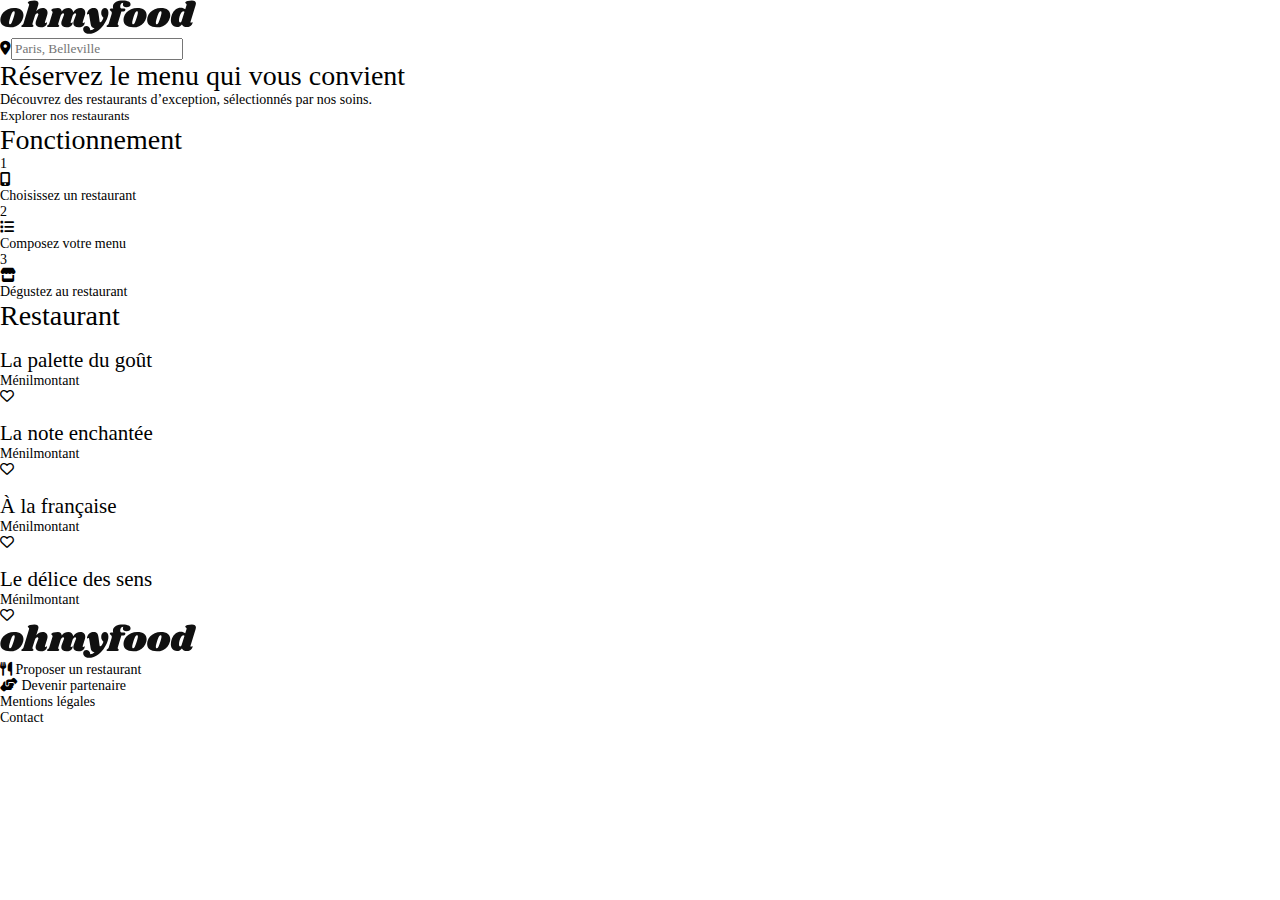
==== index.html @ 52d4c889 "Mise en place de la structure de la  page index" ====
<!DOCTYPE html>
<html lang="fr">

<head>
    <meta charset="UTF-8">
    <meta name="viewport" content="width=device-width, initial-scale=1.0">
    <link rel="stylesheet" href="https://cdnjs.cloudflare.com/ajax/libs/font-awesome/6.2.1/css/all.min.css">
    <link rel="stylesheet" href="assets/css/style.css">
    <title>OhmyFood</title>
</head>

<body>
    <header>
        <div class="logo"><img src="images/logo/ohmyfood@2x.svg" alt="logo ohmyfood"></div>
        <div class="pos"><i class="fa-solid fa-location-dot"></i><input type="text" name="localisation"
                id="localisation" placeholder="Paris, Belleville"></div>
    </header>

    <main>

        <!-- EXPLORE -->

        <div class="">

            <h1>Réservez le menu qui vous convient</h1>
            <p>Découvrez des restaurants d’exception, sélectionnés par nos soins.</p>
            <button>Explorer nos restaurants</button>

        </div>

        <!-- -->

        <!-- FONCTIONNEMENT -->

        <div class="">

            <h1>Fonctionnement</h1>
            <div>
                <div><span>1</span></div>
                <i class="fa-solid fa-mobile-screen-button"></i>
                <p>Choisissez un restaurant</p>
            </div>
            <div>
                <div><span>2</span></div>
                <i class="fa-solid fa-list"></i>
                <p>Composez votre menu</p>
            </div>
            <div>
                <div><span>3</span></div>
                <i class="fa-solid fa-store"></i>
                <p>Dégustez au restaurant</p>
            </div>

        </div>

        <!-- -->


        <!-- LIST RESTAURANT -->

        <div>

            <h1>Restaurant</h1>

            <div class="card">
                <img class="card__image" src="" alt="">
                <div class="card__info">
                    <div class="card__texte">
                        <h2>La palette du goût</h2>
                        <p>Ménilmontant</p>
                    </div>

                    <div class="card__icon">
                        <i class="fa-regular fa-heart"></i>
                    </div>
                </div>
            </div>

            <div class="card">
                <img class="card__image" src="" alt="">
                <div class="card__info">
                    <div class="card__texte">
                        <h2>La note enchantée</h2>
                        <p>Ménilmontant</p>
                    </div>

                    <div class="card__icon">
                        <i class="fa-regular fa-heart"></i>
                    </div>
                </div>
            </div>


            <div class="card">
                <img class="card__image" src="" alt="">
                <div class="card__info">
                    <div class="card__texte">
                        <h2>À la française</h2>
                        <p>Ménilmontant</p>
                    </div>

                    <div class="card__icon">
                        <i class="fa-regular fa-heart"></i>
                    </div>
                </div>
            </div>


            <div class="card">
                <img class="card__image" src="" alt="">
                <div class="card__info">
                    <div class="card__texte">
                        <h2>Le délice des sens</h2>
                        <p>Ménilmontant</p>
                    </div>

                    <div class="card__icon">
                        <i class="fa-regular fa-heart"></i>
                    </div>
                </div>
            </div>


        </div>

        <!-- -->

    </main>

    <footer>

        <div class="logo"><img src="images/logo/ohmyfood@2x.svg" alt="logo ohmyfood"></div>

        <ul class="list-footer">

            <li><i class="fa-solid fa-utensils"></i> Proposer un restaurant</li>
            <li><i class="fa-solid fa-handshake-angle"></i> Devenir partenaire</li>
            <li>Mentions légales</li>
            <li>Contact</li>

        </ul>

    </footer>
</body>

</html>
---- assets/css/style.css ----
@font-face {
  font-family: "Shrikhand";
  src: url("/assets/fonts/Shrikhand-Regular.woff2") format("woff2"), url("/assets/fonts/Shrikhand-Regular.woff") format("woff"), url("/assets/fonts/Shrikhand-Regular.ttf") format("truetype");
}
@font-face {
  font-family: "Roboto";
  src: url("/assets/fonts/Roboto-Regular.woff2") format("woff2"), url("/assets/fonts/Roboto-Regular.woff") format("woff"), url("/assets/fonts/Roboto-Regular.ttf") format("truetype");
}
body {
  margin: 0;
  padding: 0;
  font-size: 14px;
}

ul,
p,
h1,
h2,
h3,
h4,
h5,
blockquote,
figure {
  padding: 0;
  margin: 0;
  font-weight: normal;
  border: none;
}

blockquote {
  font-size: 18px;
}

ul {
  list-style-type: none;
}

a,
a:hover,
a:focus,
a:visited {
  text-decoration: none;
  color: inherit;
}

img {
  border: none;
  max-width: 100%;
}

iframe {
  max-width: 100%;
  border: none;
}

button, input[type=submit] {
  border: none;
  cursor: pointer;
  background-color: transparent;
  font-family: inherit;
  padding: 0;
}

input {
  font-family: inherit;
}

.blockquote {
  border: none;
}

* {
  box-sizing: border-box;
}

/* Media query pour les tablettes */
/* Media query pour les desktops */

/*# sourceMappingURL=style.css.map */
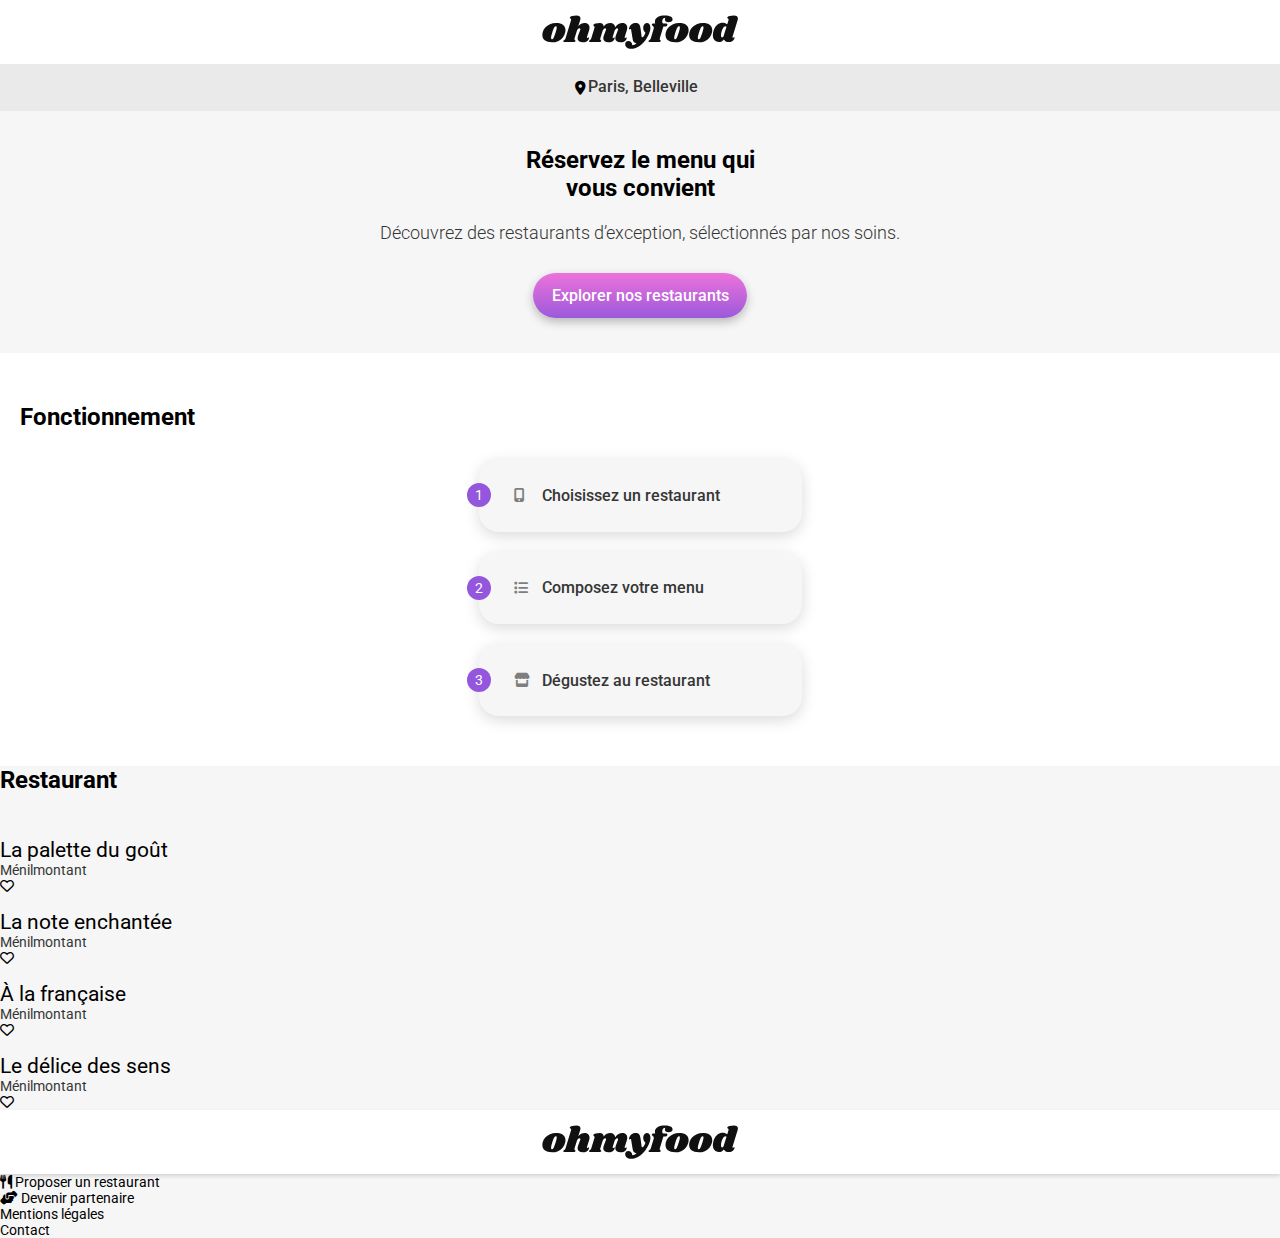
==== commit 0b75f120: "Create and style the header, CTA section, and guide section" ====
--- a/index.html
+++ b/index.html
@@ -11,46 +11,55 @@
 
 <body>
     <header>
-        <div class="logo"><img src="images/logo/ohmyfood@2x.svg" alt="logo ohmyfood"></div>
-        <div class="pos"><i class="fa-solid fa-location-dot"></i><input type="text" name="localisation"
-                id="localisation" placeholder="Paris, Belleville"></div>
+        <!-- LOGO -->
+        <div class="logo">
+            <img src="images/logo/ohmyfood@2x.svg" alt="logo ohmyfood">
+        </div>
+        <!-- INPUT LOCALISATION -->
+        <div class="pos">
+            <i class="fa-solid fa-location-dot"></i>
+            <input class="pos__input" type="text" name="localisation" id="localisation" placeholder="Paris, Belleville">
+        </div>
     </header>
 
     <main>
 
-        <!-- EXPLORE -->
-
-        <div class="">
-
-            <h1>Réservez le menu qui vous convient</h1>
-            <p>Découvrez des restaurants d’exception, sélectionnés par nos soins.</p>
-            <button>Explorer nos restaurants</button>
-
+        <!-- HEADER SECTION CTA -->
+        <div class="section-cta">
+            <h1 class="h1__cta">Réservez le menu qui vous convient</h1>
+            <p class="p__header">Découvrez des restaurants d’exception, sélectionnés par nos soins.</p>
+            <button class="btn-cta">Explorer nos restaurants</button>
         </div>
 
         <!-- -->
 
         <!-- FONCTIONNEMENT -->
 
-        <div class="">
+        <div class="section-guide">
 
             <h1>Fonctionnement</h1>
-            <div>
-                <div><span>1</span></div>
-                <i class="fa-solid fa-mobile-screen-button"></i>
-                <p>Choisissez un restaurant</p>
+
+            <div class="container-card-guide">
+
+                <div class="card-guide">
+                    <div class="number-guide"><span>1</span></div>
+                    <i class="fa-solid fa-mobile-screen-button"></i>
+                    <p class="p__guide">Choisissez un restaurant</p>
+                </div>
+
+                <div class="card-guide">
+                    <div class="number-guide"><span>2</span></div>
+                    <i class="fa-solid fa-list"></i>
+                    <p class="p__guide">Composez votre menu</p>
+                </div>
+
+                <div class="card-guide">
+                    <div class="number-guide"><span>3</span></div>
+                    <i class="fa-solid fa-store"></i>
+                    <p class="p__guide">Dégustez au restaurant</p>
+                </div>
+
             </div>
-            <div>
-                <div><span>2</span></div>
-                <i class="fa-solid fa-list"></i>
-                <p>Composez votre menu</p>
-            </div>
-            <div>
-                <div><span>3</span></div>
-                <i class="fa-solid fa-store"></i>
-                <p>Dégustez au restaurant</p>
-            </div>
-
         </div>
 
         <!-- -->
--- a/assets/css/style.css
+++ b/assets/css/style.css
@@ -1,11 +1,5 @@
-@font-face {
-  font-family: "Shrikhand";
-  src: url("/assets/fonts/Shrikhand-Regular.woff2") format("woff2"), url("/assets/fonts/Shrikhand-Regular.woff") format("woff"), url("/assets/fonts/Shrikhand-Regular.ttf") format("truetype");
-}
-@font-face {
-  font-family: "Roboto";
-  src: url("/assets/fonts/Roboto-Regular.woff2") format("woff2"), url("/assets/fonts/Roboto-Regular.woff") format("woff"), url("/assets/fonts/Roboto-Regular.ttf") format("truetype");
-}
+@import url("https://fonts.googleapis.com/css2?family=Shrikhand&display=swap");
+@import url("https://fonts.googleapis.com/css2?family=Roboto:ital,wght@0,100;0,300;0,400;0,500;0,700;0,900;1,100;1,300;1,400;1,500;1,700;1,900&display=swap");
 body {
   margin: 0;
   padding: 0;
@@ -46,6 +40,7 @@
 img {
   border: none;
   max-width: 100%;
+  height: auto;
 }
 
 iframe {
@@ -73,6 +68,149 @@
   box-sizing: border-box;
 }
 
+body {
+  background-color: #f6f6f6;
+  font-family: Roboto;
+}
+
+h1 {
+  font-size: 24px;
+  font-weight: 700;
+  font-family: Roboto;
+  color: #000000;
+  margin-bottom: 28px;
+}
+h1.h1__cta {
+  max-width: 275px;
+  margin: 0 auto;
+  text-align: center;
+  line-height: 28.13px;
+  margin-bottom: 0px;
+}
+
+p {
+  font-family: Roboto;
+  color: #353535;
+}
+p.p__header {
+  font-size: 18px;
+  font-weight: 300;
+  text-align: center;
+  margin: 10px 0 20px 0;
+}
+p.p__guide {
+  font-size: 16px;
+  font-weight: 500;
+}
+p.p__card-dish {
+  font-size: 15px;
+  font-weight: 300;
+}
+p.p__footer {
+  color: #ffffff;
+  font-size: 16px;
+  font-weight: 500;
+}
+
+.logo {
+  display: flex;
+  justify-content: center;
+  padding: 15px 0;
+  box-shadow: 0 2px 4px rgba(0, 0, 0, 0.15);
+  background-color: #ffffff;
+}
+
+.pos {
+  display: flex;
+  background-color: #EAEAEA;
+  justify-content: center;
+  align-items: center;
+  padding: 15px 0;
+}
+
+.pos > fa-location-dot {
+  color: #353535;
+}
+
+.pos__input {
+  border: none;
+  background-color: transparent;
+  width: 120px;
+}
+.pos__input::placeholder {
+  font-size: 16px;
+  color: #353535;
+  font-weight: 500;
+}
+
+.section-cta {
+  padding: 35px 34px;
+  display: flex;
+  flex-direction: column;
+  justify-content: center;
+  align-items: center;
+  gap: 10px;
+}
+
+.btn-cta {
+  padding: 13px 18.75px;
+  background: linear-gradient(0, #9356DC -11.44%, #FF79DA 123.93%);
+  box-shadow: 0px 4px 10px 0px rgba(0, 0, 0, 0.2509803922);
+  color: #ffffff;
+  font-size: 16px;
+  font-weight: 500;
+  border-radius: 25px;
+}
+.btn-cta:hover {
+  background: linear-gradient(200.64deg, #9356DC -5.2%, #FF79DA 110.74%);
+  box-shadow: 0px 4px 15px 0px rgba(0, 0, 0, 0.35);
+}
+
+.section-guide {
+  background-color: #ffffff;
+  padding: 50px 20px;
+}
+
+.container-card-guide {
+  display: flex;
+  flex-direction: column;
+  gap: 20px;
+}
+
+.card-guide {
+  width: 323px;
+  height: 72.38px;
+  background-color: #f6f6f6;
+  box-shadow: 0px 4px 15px 0px rgba(0, 0, 0, 0.1490196078);
+  border-radius: 20px;
+  position: relative;
+  display: flex;
+  justify-content: start;
+  align-items: center;
+  margin: 0 auto;
+  padding-left: 35px;
+  gap: 15px;
+}
+
+.number-guide {
+  position: absolute;
+  display: flex;
+  justify-content: center;
+  align-items: center;
+  width: 24px;
+  height: 24px;
+  left: 0;
+  background-color: #9356DC;
+  border-radius: 20px;
+  margin-left: -12px;
+  color: #ffffff;
+}
+
+.card-guide > .fa-solid {
+  width: 13px;
+  color: #7E7E7E;
+}
+
 /* Media query pour les tablettes */
 /* Media query pour les desktops */
 
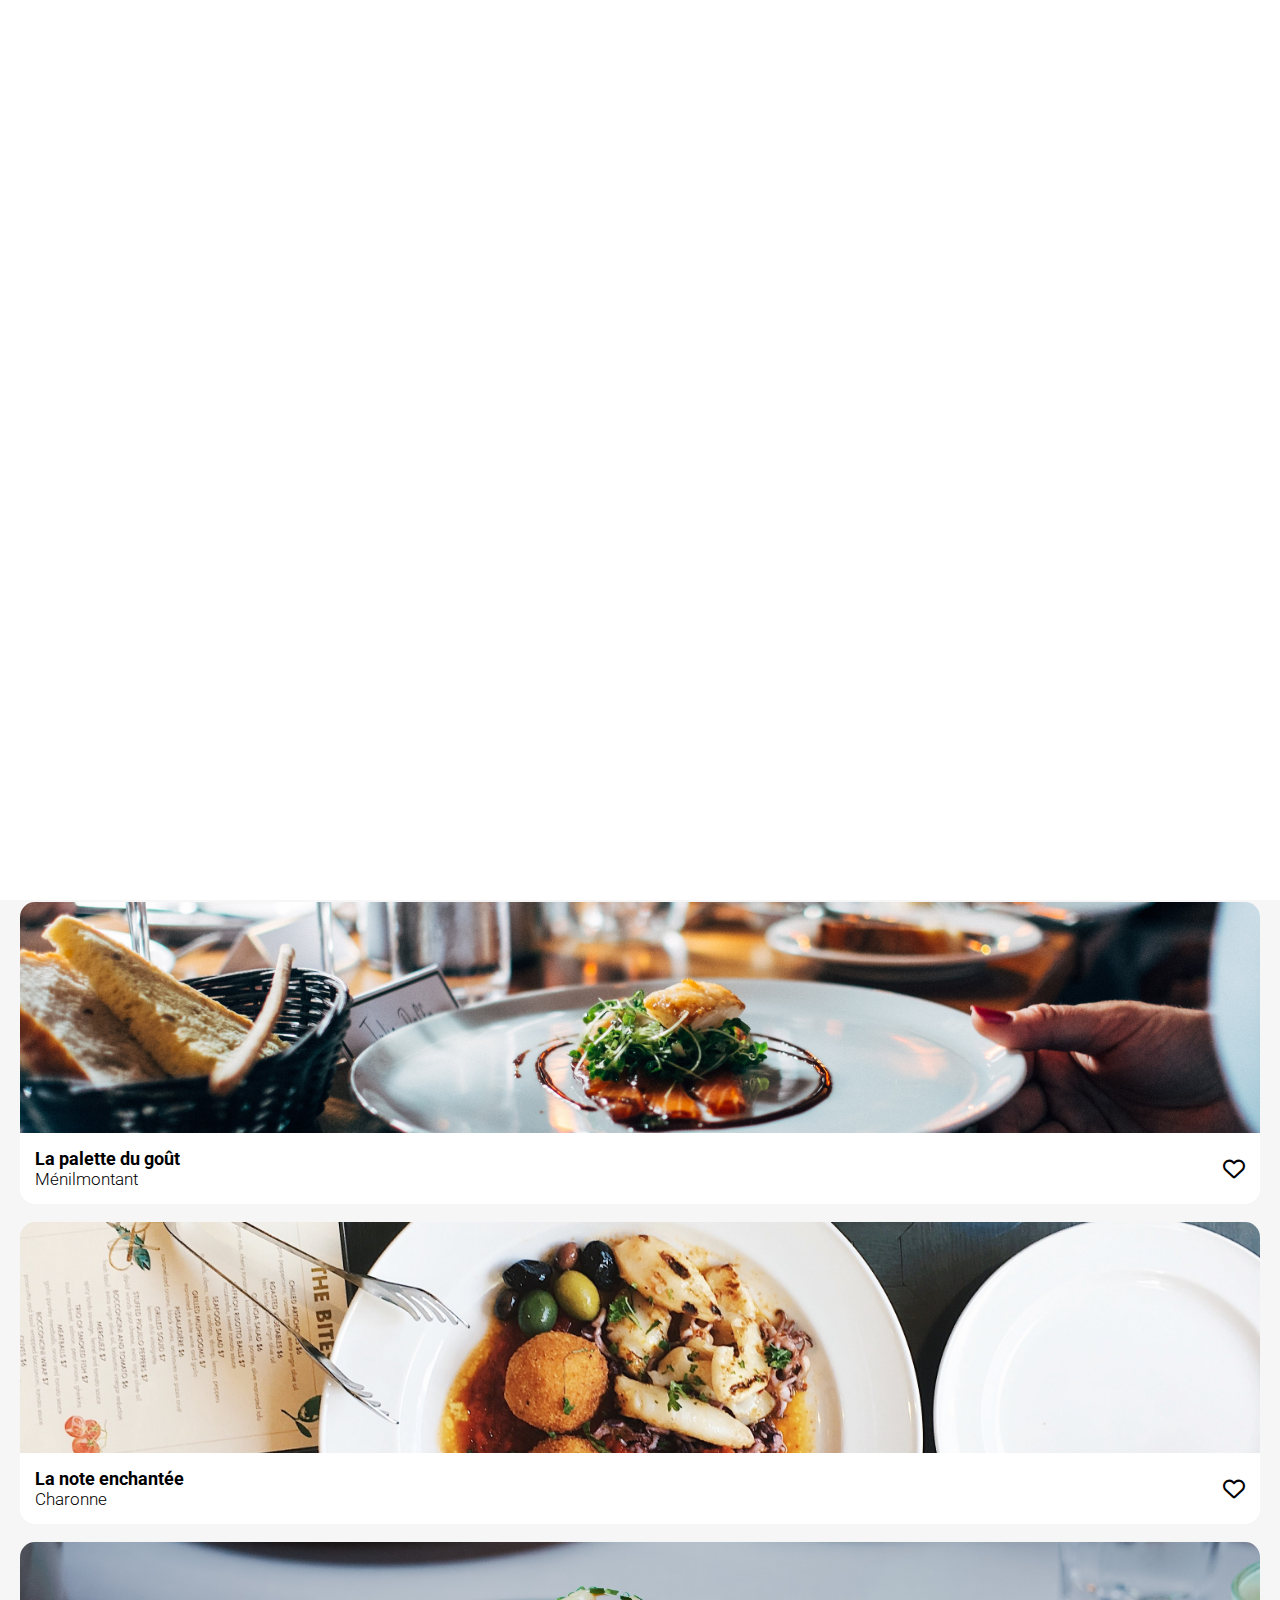
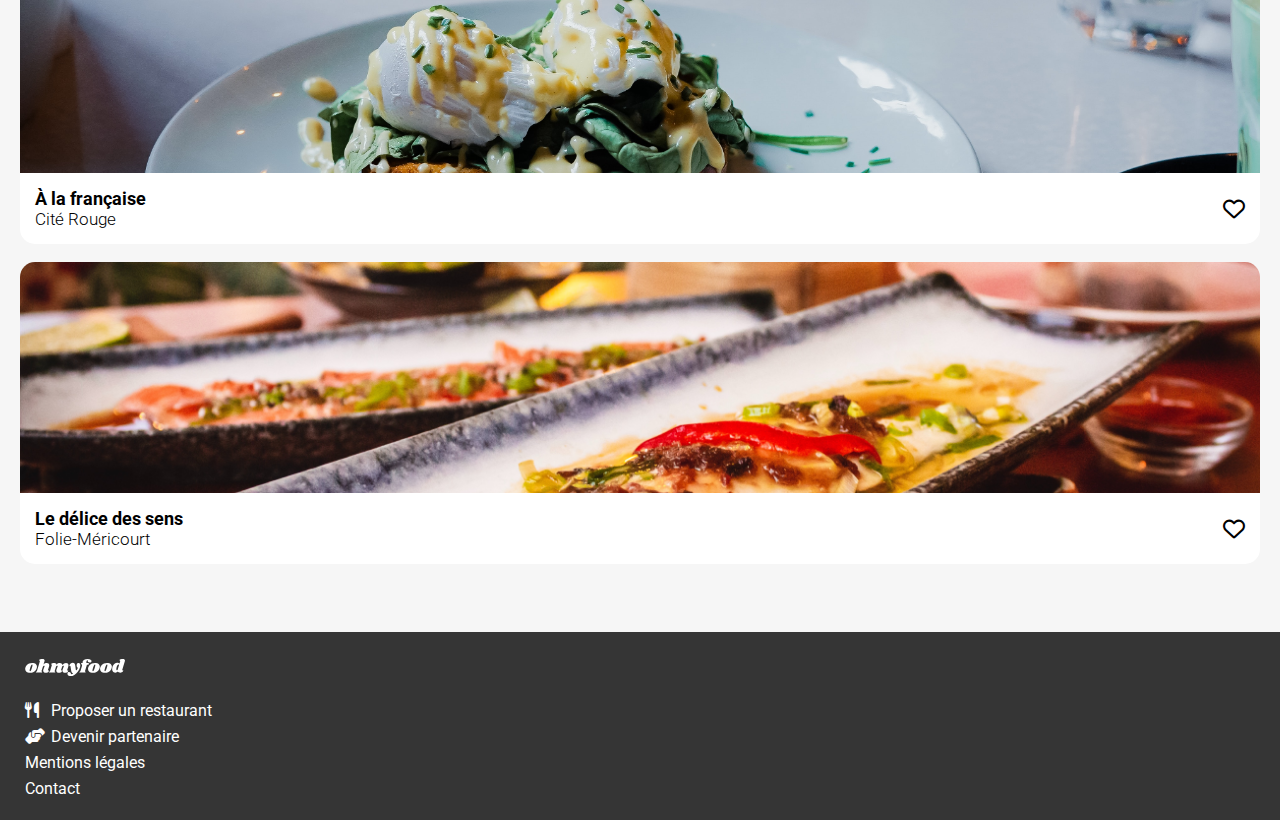
==== commit 2f02a84f: "Finalization of the homepage" ====
--- a/index.html
+++ b/index.html
@@ -13,7 +13,7 @@
     <header>
         <!-- LOGO -->
         <div class="logo">
-            <img src="images/logo/ohmyfood@2x.svg" alt="logo ohmyfood">
+            <h1><img src="images/logo/ohmyfood@2x.svg" alt="ohmyfood"></h1>
         </div>
         <!-- INPUT LOCALISATION -->
         <div class="pos">
@@ -24,20 +24,26 @@
 
     <main>
 
+        <!-- LOADER -->
+        <div class="loader-wrapper">
+            <div class="loader">
+                <span>O</span><span>H</span><span>M</span><span>Y</span><span>F</span><span>O</span><span>O</span><span>D</span>
+            </div>
+        </div>
+
         <!-- HEADER SECTION CTA -->
-        <div class="section-cta">
-            <h1 class="h1__cta">Réservez le menu qui vous convient</h1>
+        <section class="section-cta">
+            <h2 class="h2__cta">Réservez le menu qui vous convient</h2>
             <p class="p__header">Découvrez des restaurants d’exception, sélectionnés par nos soins.</p>
             <button class="btn-cta">Explorer nos restaurants</button>
-        </div>
-
+        </section>
         <!-- -->
 
         <!-- FONCTIONNEMENT -->
 
-        <div class="section-guide">
+        <section class="section-guide">
 
-            <h1>Fonctionnement</h1>
+            <h2>Fonctionnement</h2>
 
             <div class="container-card-guide">
 
@@ -60,77 +66,97 @@
                 </div>
 
             </div>
-        </div>
+        </section>
 
         <!-- -->
 
 
         <!-- LIST RESTAURANT -->
 
-        <div>
+        <section class="section-restaurant">
 
-            <h1>Restaurant</h1>
+            <h3>Restaurant</h3>
 
             <div class="card">
-                <img class="card__image" src="" alt="">
-                <div class="card__info">
+                <img class="card__image" src="images/restaurants/jay-wennington-N_Y88TWmGwA-unsplash.jpg"
+                    alt="restaurant la palette du gout">
+                <div class="card__infos">
                     <div class="card__texte">
-                        <h2>La palette du goût</h2>
-                        <p>Ménilmontant</p>
+                        <h4>La palette du goût</h4>
+                        <p class="p__card-dish">Ménilmontant</p>
                     </div>
 
                     <div class="card__icon">
-                        <i class="fa-regular fa-heart"></i>
+                        <input type="checkbox" id="fav-palette-du-gout" class="hidden-checkbox">
+                        <label for="fav-palette-du-gout" class="heart-label">
+                            <i class="fa-regular fa-heart"></i>
+                            <i class="fa-solid fa-heart"></i>
+                        </label>
                     </div>
                 </div>
             </div>
 
             <div class="card">
-                <img class="card__image" src="" alt="">
-                <div class="card__info">
+                <img class="card__image" src="images/restaurants/stil-u2Lp8tXIcjw-unsplash.jpg"
+                    alt="restaurant la note echantée">
+                <div class="card__infos">
                     <div class="card__texte">
-                        <h2>La note enchantée</h2>
-                        <p>Ménilmontant</p>
+                        <h4>La note enchantée</h4>
+                        <p class="p__card-dish">Charonne</p>
                     </div>
 
                     <div class="card__icon">
-                        <i class="fa-regular fa-heart"></i>
+                        <input type="checkbox" id="fav-note-echantee" class="hidden-checkbox">
+                        <label for="fav-note-echantee" class="heart-label">
+                            <i class="fa-regular fa-heart"></i>
+                            <i class="fa-solid fa-heart"></i>
+                        </label>
                     </div>
                 </div>
             </div>
 
 
             <div class="card">
-                <img class="card__image" src="" alt="">
-                <div class="card__info">
+                <img class="card__image" src="images/restaurants/toa-heftiba-DQKerTsQwi0-unsplash.jpg"
+                    alt="restaurant à la française">
+                <div class="card__infos">
                     <div class="card__texte">
-                        <h2>À la française</h2>
-                        <p>Ménilmontant</p>
+                        <h4>À la française</h4>
+                        <p class="p__card-dish">Cité Rouge</p>
                     </div>
 
                     <div class="card__icon">
-                        <i class="fa-regular fa-heart"></i>
+                        <input type="checkbox" id="fav-menilmontant" class="hidden-checkbox">
+                        <label for="fav-menilmontant" class="heart-label">
+                            <i class="fa-regular fa-heart"></i>
+                            <i class="fa-solid fa-heart"></i>
+                        </label>
                     </div>
                 </div>
             </div>
 
 
             <div class="card">
-                <img class="card__image" src="" alt="">
-                <div class="card__info">
+                <img class="card__image" src="images/restaurants/louis-hansel-shotsoflouis-qNBGVyOCY8Q-unsplash.jpg"
+                    alt="restaurant le délice des sens">
+                <div class="card__infos">
                     <div class="card__texte">
-                        <h2>Le délice des sens</h2>
-                        <p>Ménilmontant</p>
+                        <h4>Le délice des sens</h4>
+                        <p class="p__card-dish">Folie-Méricourt</p>
                     </div>
 
                     <div class="card__icon">
-                        <i class="fa-regular fa-heart"></i>
+                        <input type="checkbox" id="fav-delice-des-sens" class="hidden-checkbox">
+                        <label for="fav-delice-des-sens" class="heart-label">
+                            <i class="fa-regular fa-heart"></i>
+                            <i class="fa-solid fa-heart"></i>
+                        </label>
                     </div>
                 </div>
             </div>
 
 
-        </div>
+        </section>
 
         <!-- -->
 
@@ -138,8 +164,17 @@
 
     <footer>
 
-        <div class="logo"><img src="images/logo/ohmyfood@2x.svg" alt="logo ohmyfood"></div>
-
+        <svg class="logo-footer" viewBox="0 0 196 34" xmlns="http://www.w3.org/2000/svg">
+            <path d="M13.932 7.956C17.196 7.956 19.596 8.61599 21.132 9.936C22.692 11.256 23.472 12.984 23.472 15.12C23.472 15.84 23.376 16.644 23.184 17.532C22.728 19.5 21.876 21.228 20.628 22.716C19.38 24.18 17.844 25.32 16.02 26.136C14.22 26.928 12.264 27.324 10.152 27.324C6.81599 27.324 4.34399 26.664 2.73599 25.344C1.15199 24 0.359985 22.224 0.359985 20.016C0.359985 19.272 0.455985 18.444 0.647985 17.532C1.10399 15.66 1.96799 14.004 3.23999 12.564C4.53599 11.1 6.10799 9.972 7.95599 9.18C9.82799 8.364 11.82 7.956 13.932 7.956ZM13.824 11.16C13.32 11.16 12.78 11.616 12.204 12.528C11.652 13.416 10.992 15.108 10.224 17.604C9.45599 20.1 9.07199 21.852 9.07199 22.86C9.07199 23.388 9.15599 23.748 9.32399 23.94C9.49199 24.108 9.71999 24.192 10.008 24.192C10.512 24.24 11.028 23.808 11.556 22.896C12.108 21.984 12.792 20.208 13.608 17.568C14.352 15.24 14.724 13.548 14.724 12.492C14.724 11.988 14.64 11.64 14.472 11.448C14.328 11.256 14.112 11.16 13.824 11.16Z"/>
+            <path d="M44.9899 22.032C44.9419 22.128 44.9179 22.272 44.9179 22.464C44.9179 22.632 44.9539 22.764 45.0259 22.86C45.1219 22.956 45.2419 23.004 45.3859 23.004C45.6739 23.004 45.9139 22.884 46.1059 22.644C46.3219 22.38 46.4659 22.248 46.5379 22.248C46.6579 22.248 46.7539 22.332 46.8259 22.5C46.8979 22.644 46.9339 22.824 46.9339 23.04C46.9579 23.736 46.7299 24.42 46.2499 25.092C45.7699 25.74 45.0619 26.28 44.1259 26.712C43.2139 27.12 42.1099 27.324 40.8139 27.324C39.2299 27.324 37.9699 26.964 37.0339 26.244C36.0979 25.5 35.6179 24.516 35.5939 23.292C35.5939 22.404 35.8099 21.408 36.2419 20.304L38.2219 15.12C38.3419 14.808 38.4019 14.556 38.4019 14.364C38.4019 14.052 38.2939 13.812 38.0779 13.644C37.8859 13.452 37.6459 13.356 37.3579 13.356C36.9019 13.356 36.4339 13.572 35.9539 14.004C35.4979 14.412 35.1259 15.084 34.8379 16.02V15.948L32.5699 23.256C32.4979 23.544 32.4619 23.796 32.4619 24.012C32.4619 24.324 32.5219 24.576 32.6419 24.768C32.7619 24.936 32.9299 25.104 33.1459 25.272C33.3139 25.44 33.4339 25.584 33.5059 25.704C33.5779 25.8 33.5899 25.932 33.5419 26.1C33.4219 26.412 33.1819 26.64 32.8219 26.784C32.4619 26.928 31.9099 27 31.1659 27H22.9579C22.3339 27 21.8779 26.904 21.5899 26.712C21.3019 26.496 21.2059 26.22 21.3019 25.884C21.3979 25.596 21.6499 25.344 22.0579 25.128C22.4179 24.936 22.7179 24.708 22.9579 24.444C23.1979 24.18 23.4019 23.76 23.5699 23.184L29.0419 5.22C29.1139 5.004 29.1499 4.824 29.1499 4.68C29.1499 4.416 29.0779 4.2 28.9339 4.032C28.8139 3.864 28.6459 3.696 28.4299 3.528C28.1899 3.336 28.0099 3.168 27.8899 3.024C27.7939 2.88 27.7819 2.688 27.8539 2.448C27.9979 1.896 28.7539 1.416 30.1219 1.00799C31.4899 0.599996 32.9179 0.395996 34.4059 0.395996C35.7979 0.395996 36.8179 0.659996 37.4659 1.188C38.1379 1.716 38.4739 2.436 38.4739 3.348C38.4739 3.876 38.3899 4.392 38.2219 4.896L36.2779 11.232C37.2139 10.008 38.1979 9.156 39.2299 8.676C40.2859 8.196 41.4259 7.956 42.6499 7.956C44.1139 7.956 45.2899 8.4 46.1779 9.288C47.0899 10.176 47.5459 11.328 47.5459 12.744C47.5459 13.488 47.4259 14.22 47.1859 14.94L44.9899 22.032Z"/>
+            <path d="M82.7165 22.032C82.6685 22.128 82.6445 22.272 82.6445 22.464C82.6445 22.632 82.6805 22.764 82.7525 22.86C82.8485 22.956 82.9685 23.004 83.1125 23.004C83.4005 23.004 83.6405 22.884 83.8325 22.644C84.0485 22.38 84.1925 22.248 84.2645 22.248C84.3845 22.248 84.4805 22.332 84.5525 22.5C84.6245 22.644 84.6605 22.824 84.6605 23.04C84.6845 23.736 84.4565 24.42 83.9765 25.092C83.4965 25.74 82.7885 26.28 81.8525 26.712C80.9405 27.12 79.8365 27.324 78.5405 27.324C76.9565 27.324 75.6965 26.964 74.7605 26.244C73.8245 25.5 73.3445 24.516 73.3205 23.292C73.3205 22.404 73.5365 21.408 73.9685 20.304L75.9485 15.12C76.0685 14.808 76.1285 14.556 76.1285 14.364C76.1285 14.052 76.0205 13.812 75.8045 13.644C75.6125 13.452 75.3725 13.356 75.0845 13.356C74.6765 13.356 74.2565 13.536 73.8245 13.896C73.3925 14.256 73.0085 14.82 72.6725 15.588L70.6925 22.032C70.6445 22.128 70.6205 22.272 70.6205 22.464C70.6205 22.632 70.6565 22.764 70.7285 22.86C70.8245 22.956 70.9445 23.004 71.0885 23.004C71.3765 23.004 71.6165 22.884 71.8085 22.644C72.0245 22.38 72.1685 22.248 72.2405 22.248C72.3605 22.248 72.4565 22.332 72.5285 22.5C72.6005 22.644 72.6365 22.824 72.6365 23.04C72.6605 23.736 72.4325 24.42 71.9525 25.092C71.4725 25.74 70.7645 26.28 69.8285 26.712C68.9165 27.12 67.8125 27.324 66.5165 27.324C64.9325 27.324 63.6725 26.964 62.7365 26.244C61.8005 25.5 61.3205 24.516 61.2965 23.292C61.2965 22.404 61.5125 21.408 61.9445 20.304L63.9245 15.12C64.0445 14.808 64.1045 14.556 64.1045 14.364C64.1045 14.052 63.9965 13.812 63.7805 13.644C63.5885 13.452 63.3485 13.356 63.0605 13.356C62.6525 13.356 62.2325 13.536 61.8005 13.896C61.3685 14.232 61.0085 14.784 60.7205 15.552L58.3445 23.256C58.2485 23.52 58.2005 23.772 58.2005 24.012C58.2005 24.3 58.2605 24.54 58.3805 24.732C58.5005 24.9 58.6685 25.08 58.8845 25.272C59.0525 25.416 59.1725 25.548 59.2445 25.668C59.3165 25.788 59.3285 25.932 59.2805 26.1C59.1845 26.412 58.9565 26.64 58.5965 26.784C58.2365 26.928 57.6725 27 56.9045 27H48.6965C48.0725 27 47.6285 26.904 47.3645 26.712C47.0765 26.496 46.9685 26.22 47.0405 25.884C47.1365 25.596 47.3885 25.344 47.7965 25.128C48.1565 24.936 48.4565 24.708 48.6965 24.444C48.9365 24.18 49.1405 23.76 49.3085 23.184L52.5125 12.78C52.5605 12.66 52.5845 12.492 52.5845 12.276C52.5845 12.012 52.5245 11.808 52.4045 11.664C52.3085 11.52 52.1405 11.34 51.9005 11.124C51.6605 10.932 51.4925 10.764 51.3965 10.62C51.3005 10.476 51.2885 10.284 51.3605 10.044C51.5045 9.492 52.2605 9.012 53.6285 8.604C54.9965 8.172 56.4245 7.956 57.9125 7.956C59.0885 7.956 60.0125 8.28 60.6845 8.928C61.3805 9.576 61.7165 10.464 61.6925 11.592C62.6765 10.224 63.7085 9.276 64.7885 8.748C65.8925 8.22 67.0805 7.956 68.3525 7.956C69.7445 7.956 70.8725 8.364 71.7365 9.18C72.6245 9.972 73.1165 11.016 73.2125 12.312C74.2445 10.68 75.3485 9.552 76.5245 8.928C77.7005 8.28 78.9845 7.956 80.3765 7.956C81.8405 7.956 83.0165 8.4 83.9045 9.288C84.8165 10.176 85.2725 11.328 85.2725 12.744C85.2725 13.488 85.1525 14.22 84.9125 14.94L82.7165 22.032Z"/>
+            <path d="M104.932 7.956C105.988 7.956 106.828 8.388 107.452 9.252C108.1 10.092 108.424 11.244 108.424 12.708C108.424 13.98 108.196 15.348 107.74 16.812C106.852 19.764 105.424 22.548 103.456 25.164C101.512 27.78 99.2675 29.88 96.7235 31.464C94.2035 33.048 91.6836 33.84 89.1636 33.84C87.9156 33.84 86.8355 33.624 85.9235 33.192C85.0355 32.76 84.3635 32.184 83.9075 31.464C83.4275 30.744 83.1875 29.976 83.1875 29.16C83.1875 28.8 83.2475 28.404 83.3675 27.972C83.5835 27.3 83.9435 26.784 84.4475 26.424C84.9515 26.064 85.5516 25.884 86.2476 25.884C87.3516 25.884 88.2515 26.256 88.9475 27C89.6675 27.768 90.1236 28.812 90.3156 30.132C91.8516 30.06 93.2675 29.4 94.5635 28.152C93.3395 27.936 92.4275 27.528 91.8275 26.928C91.2515 26.304 90.8555 25.344 90.6395 24.048L89.1995 15.228C89.1275 14.772 89.0195 14.46 88.8755 14.292C88.7555 14.1 88.5876 14.004 88.3716 14.004C88.2036 14.004 87.9995 14.088 87.7595 14.256C87.5435 14.424 87.3875 14.508 87.2915 14.508C87.0995 14.508 87.0035 14.304 87.0035 13.896C87.0035 13.56 87.0635 13.2 87.1835 12.816C87.6155 11.448 88.4196 10.296 89.5956 9.36C90.7716 8.4 92.1395 7.92 93.6995 7.92C95.2355 7.92 96.3635 8.376 97.0835 9.288C97.8275 10.2 98.3076 11.604 98.5236 13.5L99.6035 21.42C99.6755 22.02 99.8915 22.32 100.252 22.32C100.684 22.32 101.188 21.936 101.764 21.168C102.34 20.376 102.904 19.26 103.456 17.82C102.736 17.172 102.184 16.428 101.8 15.588C101.416 14.748 101.224 13.848 101.224 12.888C101.224 12.144 101.32 11.472 101.512 10.872C101.8 9.912 102.244 9.192 102.844 8.712C103.468 8.208 104.164 7.956 104.932 7.956Z"/>
+            <path d="M122.864 0.395996C125.432 0.395996 127.352 0.791996 128.624 1.584C129.92 2.352 130.568 3.3 130.568 4.428C130.568 5.34 130.184 6.048 129.416 6.552C128.672 7.032 127.688 7.272 126.464 7.272C125.336 7.272 124.46 6.996 123.836 6.444C123.212 5.892 122.9 5.208 122.9 4.392C122.9 3.888 123.056 3.36 123.368 2.808C122.648 2.808 122.048 2.988 121.568 3.348C121.088 3.684 120.716 4.272 120.452 5.112C120.308 5.64 120.236 6.132 120.236 6.588C120.236 7.164 120.332 7.62 120.524 7.956C120.74 8.268 121.04 8.424 121.424 8.424H123.548C124.796 8.424 125.42 8.808 125.42 9.576C125.42 9.672 125.396 9.816 125.348 10.008C125.204 10.536 124.904 10.932 124.448 11.196C124.016 11.46 123.356 11.592 122.468 11.592H121.388L117.824 23.256C117.752 23.544 117.716 23.796 117.716 24.012C117.716 24.324 117.776 24.576 117.896 24.768C118.016 24.936 118.184 25.104 118.4 25.272C118.568 25.44 118.688 25.584 118.76 25.704C118.832 25.8 118.844 25.932 118.796 26.1C118.676 26.412 118.436 26.64 118.076 26.784C117.716 26.928 117.164 27 116.42 27H108.212C107.588 27 107.132 26.904 106.844 26.712C106.556 26.496 106.46 26.22 106.556 25.884C106.652 25.596 106.904 25.344 107.312 25.128C107.672 24.936 107.972 24.708 108.212 24.444C108.452 24.18 108.656 23.76 108.824 23.184L111.632 13.968C111.752 13.608 111.812 13.236 111.812 12.852C111.812 12.372 111.704 12 111.488 11.736C111.296 11.448 110.996 11.136 110.588 10.8C110.324 10.584 110.12 10.404 109.976 10.26C109.856 10.092 109.796 9.9 109.796 9.684C109.772 9.228 109.928 8.904 110.264 8.712C110.624 8.52 111.296 8.424 112.28 8.424H113.18C113.012 7.824 112.928 7.224 112.928 6.624C112.928 6.024 113.036 5.4 113.252 4.752C113.708 3.528 114.68 2.496 116.168 1.65599C117.68 0.815996 119.912 0.395996 122.864 0.395996Z"/>
+            <path d="M137.084 7.956C140.348 7.956 142.748 8.61599 144.284 9.936C145.844 11.256 146.624 12.984 146.624 15.12C146.624 15.84 146.528 16.644 146.336 17.532C145.88 19.5 145.028 21.228 143.78 22.716C142.532 24.18 140.996 25.32 139.172 26.136C137.372 26.928 135.416 27.324 133.304 27.324C129.968 27.324 127.496 26.664 125.888 25.344C124.304 24 123.512 22.224 123.512 20.016C123.512 19.272 123.608 18.444 123.8 17.532C124.256 15.66 125.12 14.004 126.392 12.564C127.688 11.1 129.26 9.972 131.108 9.18C132.98 8.364 134.972 7.956 137.084 7.956ZM136.976 11.16C136.472 11.16 135.932 11.616 135.356 12.528C134.804 13.416 134.144 15.108 133.376 17.604C132.608 20.1 132.224 21.852 132.224 22.86C132.224 23.388 132.308 23.748 132.476 23.94C132.644 24.108 132.872 24.192 133.16 24.192C133.664 24.24 134.18 23.808 134.708 22.896C135.26 21.984 135.944 20.208 136.76 17.568C137.504 15.24 137.876 13.548 137.876 12.492C137.876 11.988 137.792 11.64 137.624 11.448C137.48 11.256 137.264 11.16 136.976 11.16Z"/>
+            <path d="M160.709 7.956C163.973 7.956 166.373 8.61599 167.909 9.936C169.469 11.256 170.249 12.984 170.249 15.12C170.249 15.84 170.153 16.644 169.961 17.532C169.505 19.5 168.653 21.228 167.405 22.716C166.157 24.18 164.621 25.32 162.797 26.136C160.997 26.928 159.041 27.324 156.929 27.324C153.593 27.324 151.121 26.664 149.513 25.344C147.929 24 147.137 22.224 147.137 20.016C147.137 19.272 147.233 18.444 147.425 17.532C147.881 15.66 148.745 14.004 150.017 12.564C151.313 11.1 152.885 9.972 154.733 9.18C156.605 8.364 158.597 7.956 160.709 7.956ZM160.601 11.16C160.097 11.16 159.557 11.616 158.981 12.528C158.429 13.416 157.769 15.108 157.001 17.604C156.233 20.1 155.849 21.852 155.849 22.86C155.849 23.388 155.933 23.748 156.101 23.94C156.269 24.108 156.497 24.192 156.785 24.192C157.289 24.24 157.805 23.808 158.333 22.896C158.885 21.984 159.569 20.208 160.385 17.568C161.129 15.24 161.501 13.548 161.501 12.492C161.501 11.988 161.417 11.64 161.249 11.448C161.105 11.256 160.889 11.16 160.601 11.16Z"/>
+            <path d="M190.526 21.816C190.478 22.008 190.454 22.14 190.454 22.212C190.454 22.38 190.502 22.512 190.598 22.608C190.694 22.704 190.814 22.752 190.958 22.752C191.246 22.752 191.486 22.632 191.678 22.392C191.894 22.128 192.038 21.996 192.11 21.996C192.23 21.996 192.326 22.08 192.398 22.248C192.47 22.416 192.506 22.608 192.506 22.824C192.53 23.472 192.278 24.132 191.75 24.804C191.246 25.476 190.562 26.028 189.698 26.46C188.834 26.892 187.898 27.108 186.89 27.108C185.69 27.108 184.646 26.88 183.758 26.424C182.87 25.968 182.258 25.368 181.922 24.624C181.274 25.464 180.53 26.088 179.69 26.496C178.85 26.904 177.962 27.108 177.026 27.108C175.922 27.108 174.89 26.832 173.93 26.28C172.994 25.728 172.238 24.948 171.662 23.94C171.11 22.908 170.834 21.744 170.834 20.448C170.834 18.264 171.242 16.212 172.058 14.292C172.898 12.348 174.062 10.788 175.55 9.612C177.038 8.412 178.73 7.812 180.626 7.812C181.658 7.812 182.534 7.932 183.254 8.172C183.998 8.412 184.67 8.772 185.27 9.252L186.494 5.22C186.566 5.004 186.602 4.824 186.602 4.68C186.602 4.416 186.53 4.2 186.386 4.032C186.266 3.864 186.098 3.696 185.882 3.528C185.642 3.336 185.462 3.168 185.342 3.024C185.246 2.88 185.234 2.688 185.306 2.448C185.45 1.896 186.206 1.416 187.574 1.00799C188.942 0.599996 190.37 0.395996 191.858 0.395996C193.25 0.395996 194.27 0.659996 194.918 1.188C195.59 1.716 195.926 2.436 195.926 3.348C195.926 3.876 195.842 4.392 195.674 4.896L190.526 21.816ZM184.514 11.7C184.13 11.364 183.71 11.196 183.254 11.196C182.558 11.196 181.874 11.712 181.202 12.744C180.53 13.776 179.99 15.024 179.582 16.488C179.174 17.952 178.982 19.272 179.006 20.448C179.006 21.768 179.438 22.428 180.302 22.428C180.614 22.428 180.878 22.308 181.094 22.068C181.31 21.804 181.514 21.384 181.706 20.808L184.514 11.7Z"/>
+            </svg>
+            
         <ul class="list-footer">
 
             <li><i class="fa-solid fa-utensils"></i> Proposer un restaurant</li>
--- a/assets/css/style.css
+++ b/assets/css/style.css
@@ -1,3 +1,4 @@
+@charset "UTF-8";
 @import url("https://fonts.googleapis.com/css2?family=Shrikhand&display=swap");
 @import url("https://fonts.googleapis.com/css2?family=Roboto:ital,wght@0,100;0,300;0,400;0,500;0,700;0,900;1,100;1,300;1,400;1,500;1,700;1,900&display=swap");
 body {
@@ -74,13 +75,17 @@
 }
 
 h1 {
+  line-height: 0;
+}
+
+h2 {
   font-size: 24px;
   font-weight: 700;
   font-family: Roboto;
   color: #000000;
   margin-bottom: 28px;
 }
-h1.h1__cta {
+h2.h2__cta {
   max-width: 275px;
   margin: 0 auto;
   text-align: center;
@@ -88,9 +93,28 @@
   margin-bottom: 0px;
 }
 
+h3 {
+  font-size: 24px;
+  font-weight: 700;
+  font-family: Roboto;
+  color: #000000;
+  margin-bottom: 28px;
+}
+
+h4 {
+  font-family: Roboto;
+  font-size: 18px;
+  font-weight: 700;
+  color: #000000;
+}
+
+section {
+  padding: 50px 20px;
+}
+
 p {
   font-family: Roboto;
-  color: #353535;
+  font-weight: normal;
 }
 p.p__header {
   font-size: 18px;
@@ -103,7 +127,7 @@
   font-weight: 500;
 }
 p.p__card-dish {
-  font-size: 15px;
+  font-size: 17px;
   font-weight: 300;
 }
 p.p__footer {
@@ -144,7 +168,6 @@
 }
 
 .section-cta {
-  padding: 35px 34px;
   display: flex;
   flex-direction: column;
   justify-content: center;
@@ -154,7 +177,7 @@
 
 .btn-cta {
   padding: 13px 18.75px;
-  background: linear-gradient(0, #9356DC -11.44%, #FF79DA 123.93%);
+  background: linear-gradient(193.33deg, #9356DC -11.44%, #FF79DA 123.93%);
   box-shadow: 0px 4px 10px 0px rgba(0, 0, 0, 0.2509803922);
   color: #ffffff;
   font-size: 16px;
@@ -168,7 +191,6 @@
 
 .section-guide {
   background-color: #ffffff;
-  padding: 50px 20px;
 }
 
 .container-card-guide {
@@ -207,8 +229,165 @@
 }
 
 .card-guide > .fa-solid {
-  width: 13px;
+  font-size: 18px;
   color: #7E7E7E;
+}
+
+.card {
+  display: flex;
+  flex-direction: column;
+  margin: 18px 0;
+  border-radius: 15px;
+  background-color: #ffffff;
+}
+
+.card__image {
+  height: 231px;
+  object-fit: cover;
+  border-radius: 15px 15px 0 0;
+}
+
+.card__infos {
+  display: flex;
+  align-items: center;
+  justify-content: space-between;
+  padding: 15px;
+}
+
+.card__icon .fa-heart {
+  font-size: 22px;
+  letter-spacing: normal;
+}
+
+.hidden-checkbox {
+  display: none;
+}
+
+.heart-label {
+  display: inline-block;
+  cursor: pointer;
+}
+
+/* Style de l'icône de coeur régulier (non cochée) */
+.heart-label i.fa-regular.fa-heart {
+  display: inline-block;
+}
+
+/* Style de l'icône de coeur solide (cochée) */
+.heart-label i.fa-solid.fa-heart {
+  display: none;
+}
+
+/* Lorsque la case à cocher est cochée, affichez l'icône de coeur solide */
+.hidden-checkbox:checked + .heart-label i.fa-regular.fa-heart {
+  display: none;
+}
+
+.hidden-checkbox:checked + .heart-label i.fa-solid.fa-heart {
+  display: inline-block;
+  background: linear-gradient(194deg, #9356DC 0%, #FF79DA 100%); /* Changez la couleur selon vos préférences */
+  -webkit-background-clip: text; /* Permet au dégradé de remplir le texte */
+  background-clip: text;
+  -webkit-text-fill-color: transparent; /* Cache la couleur du texte */
+}
+
+footer {
+  background-color: #353535;
+  color: #ffffff;
+  font-size: 16px;
+  font-family: Roboto;
+  padding: 22px 25px;
+}
+
+.logo-footer {
+  width: 100px;
+  height: 27px;
+  fill: white;
+  margin-bottom: 16px;
+}
+
+.list-footer {
+  display: flex;
+  flex-direction: column;
+  gap: 7px;
+}
+
+.fa-utensils, .fa-handshake-angle {
+  width: 11px;
+  height: 13px;
+  margin-right: 11px;
+}
+
+.loader-wrapper {
+  position: fixed;
+  top: 0;
+  left: 0;
+  width: 100%;
+  height: 100%;
+  background-color: white;
+  display: flex;
+  justify-content: center;
+  align-items: center;
+  z-index: 1000;
+  font-family: Arial, sans-serif;
+  animation: hideLoader 0.5s ease-out 3s forwards;
+}
+
+.loader {
+  font-size: 2rem;
+  font-family: roboto;
+  font-weight: 600;
+  letter-spacing: 5px;
+  display: flex;
+}
+
+.loader span {
+  opacity: 0;
+  animation: fadeIn 0.3s forwards;
+}
+
+@keyframes fadeIn {
+  to {
+    opacity: 1;
+  }
+}
+@keyframes hideLoader {
+  to {
+    opacity: 0;
+    visibility: hidden;
+  }
+}
+/* Répartir les animations des lettres sur une période de 2.5s */
+.loader span:nth-child(1) {
+  animation-delay: 0s;
+}
+
+.loader span:nth-child(2) {
+  animation-delay: 0.3s;
+}
+
+.loader span:nth-child(3) {
+  animation-delay: 0.6s;
+}
+
+.loader span:nth-child(4) {
+  animation-delay: 0.9s;
+}
+
+.loader span:nth-child(5) {
+  animation-delay: 1.2s;
+}
+
+.loader span:nth-child(6) {
+  animation-delay: 1.5s;
+}
+
+.loader span:nth-child(7) {
+  animation-delay: 1.8s;
+}
+
+.loader span:nth-child(8) {
+  animation-delay: 2.1s;
 }
 
 /* Media query pour les tablettes */
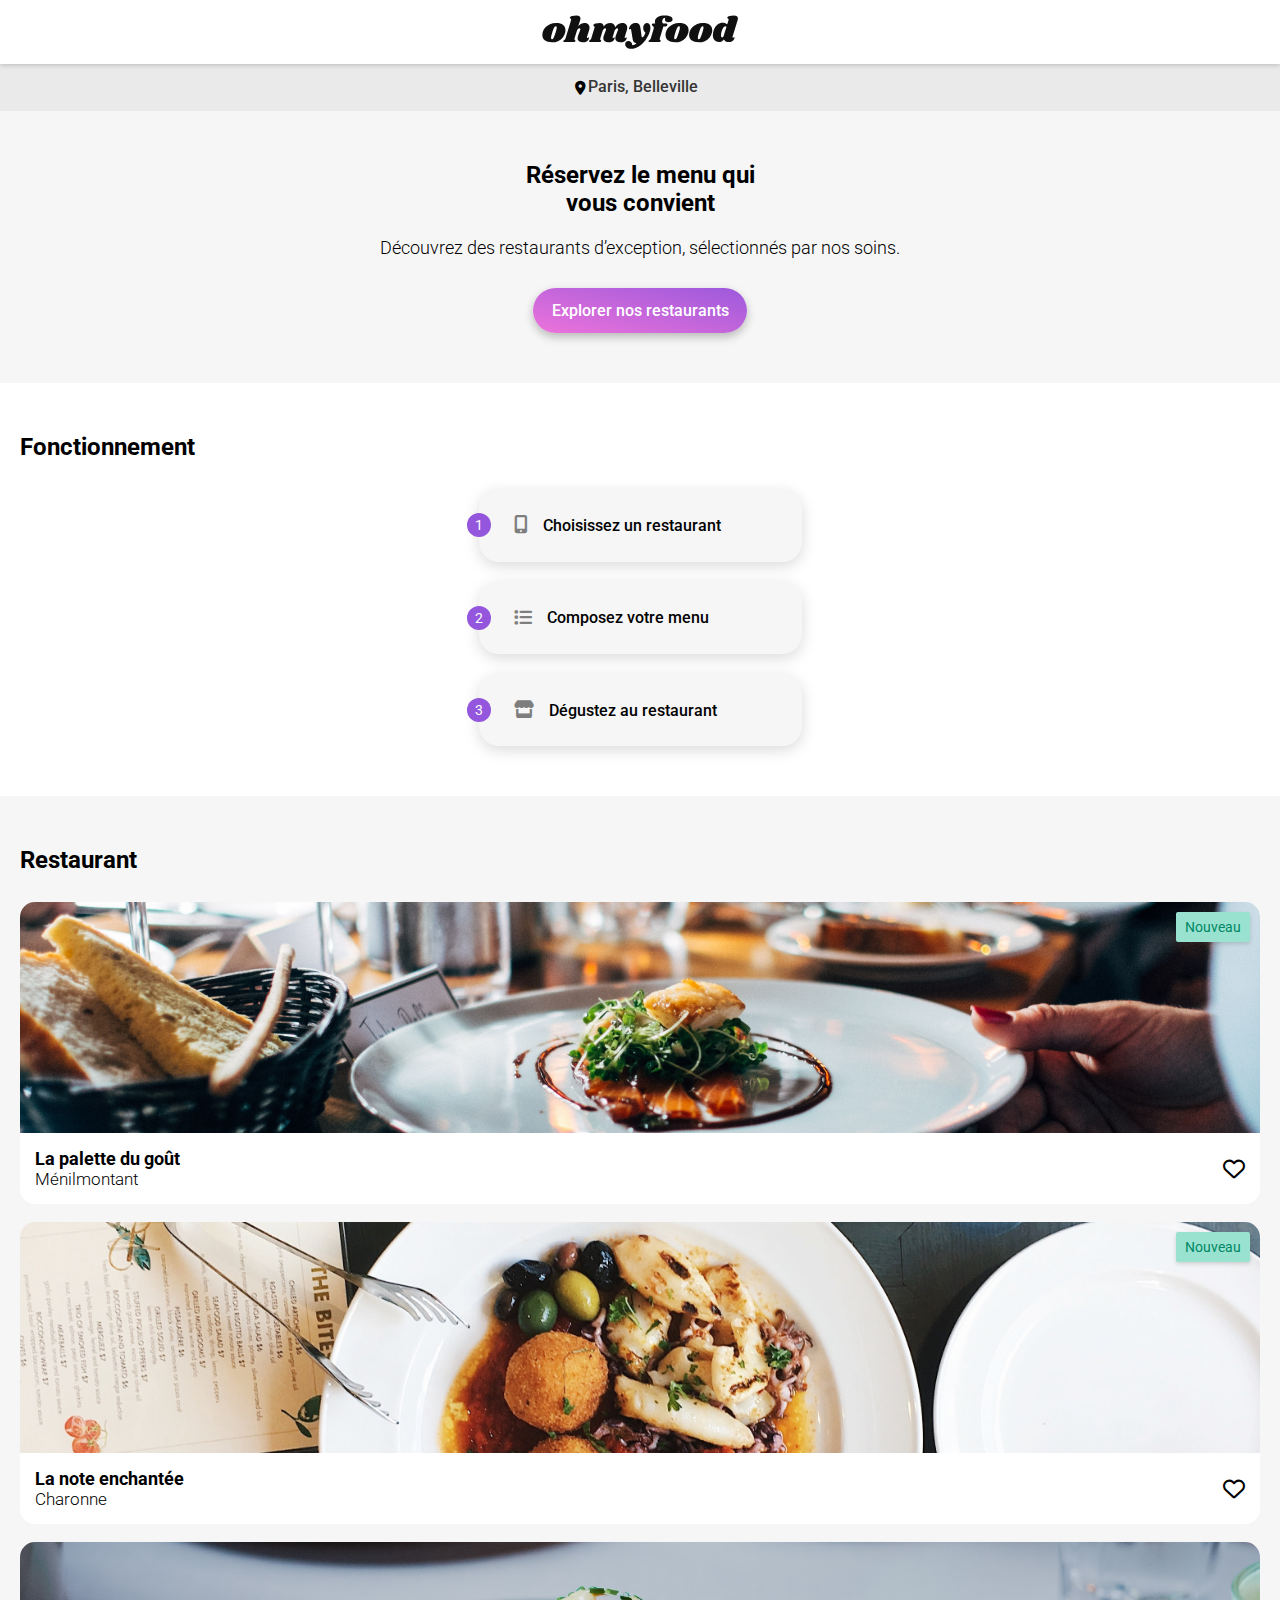
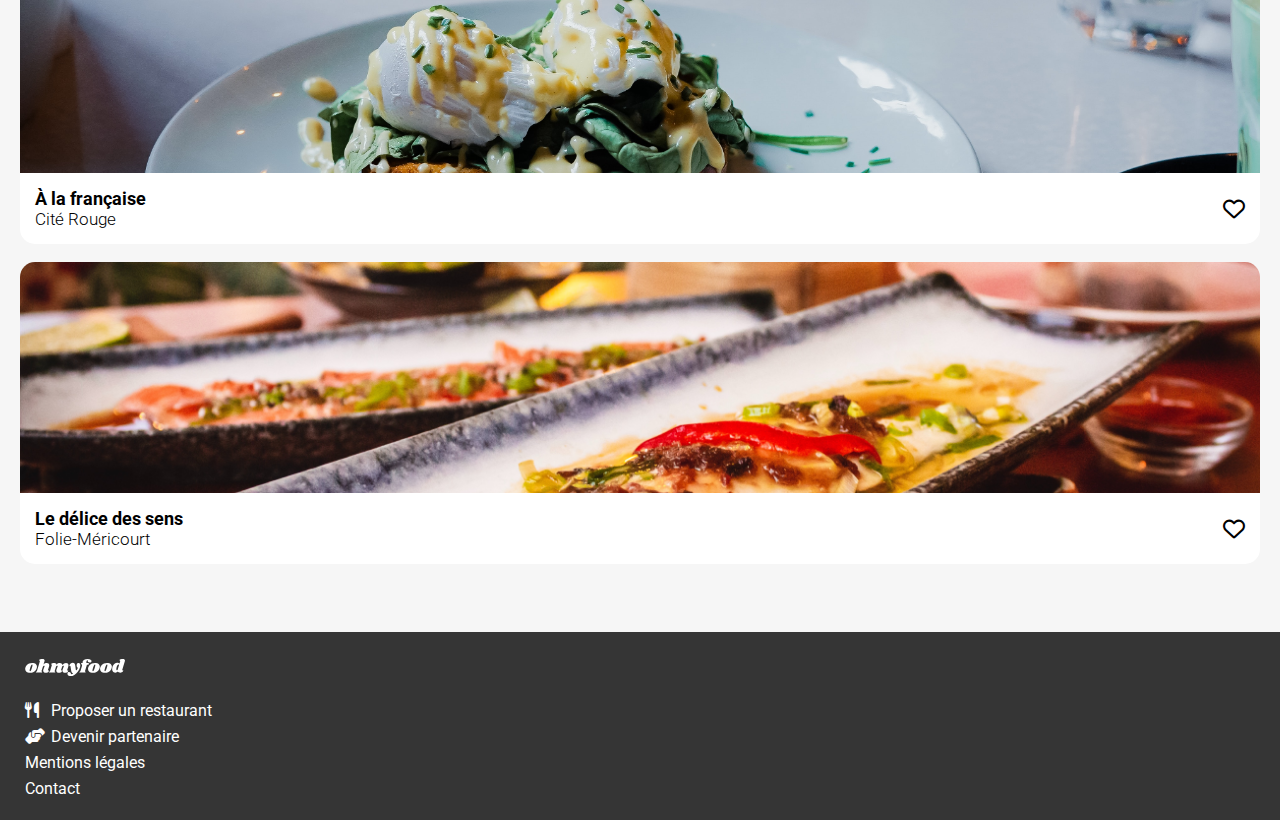
==== commit 5b21ecb3: "Added 'new' label to restaurants, added links to restaurant pages. Started integrating the restauran" ====
--- a/index.html
+++ b/index.html
@@ -25,11 +25,11 @@
     <main>
 
         <!-- LOADER -->
-        <div class="loader-wrapper">
+        <!-- <div class="loader-wrapper">
             <div class="loader">
                 <span>O</span><span>H</span><span>M</span><span>Y</span><span>F</span><span>O</span><span>O</span><span>D</span>
             </div>
-        </div>
+        </div> -->
 
         <!-- HEADER SECTION CTA -->
         <section class="section-cta">
@@ -76,85 +76,95 @@
         <section class="section-restaurant">
 
             <h3>Restaurant</h3>
-
-            <div class="card">
-                <img class="card__image" src="images/restaurants/jay-wennington-N_Y88TWmGwA-unsplash.jpg"
-                    alt="restaurant la palette du gout">
-                <div class="card__infos">
-                    <div class="card__texte">
-                        <h4>La palette du goût</h4>
-                        <p class="p__card-dish">Ménilmontant</p>
-                    </div>
-
-                    <div class="card__icon">
-                        <input type="checkbox" id="fav-palette-du-gout" class="hidden-checkbox">
-                        <label for="fav-palette-du-gout" class="heart-label">
-                            <i class="fa-regular fa-heart"></i>
-                            <i class="fa-solid fa-heart"></i>
-                        </label>
-                    </div>
-                </div>
-            </div>
-
-            <div class="card">
-                <img class="card__image" src="images/restaurants/stil-u2Lp8tXIcjw-unsplash.jpg"
-                    alt="restaurant la note echantée">
-                <div class="card__infos">
-                    <div class="card__texte">
-                        <h4>La note enchantée</h4>
-                        <p class="p__card-dish">Charonne</p>
-                    </div>
-
-                    <div class="card__icon">
-                        <input type="checkbox" id="fav-note-echantee" class="hidden-checkbox">
-                        <label for="fav-note-echantee" class="heart-label">
-                            <i class="fa-regular fa-heart"></i>
-                            <i class="fa-solid fa-heart"></i>
-                        </label>
-                    </div>
-                </div>
-            </div>
-
-
-            <div class="card">
-                <img class="card__image" src="images/restaurants/toa-heftiba-DQKerTsQwi0-unsplash.jpg"
-                    alt="restaurant à la française">
-                <div class="card__infos">
-                    <div class="card__texte">
-                        <h4>À la française</h4>
-                        <p class="p__card-dish">Cité Rouge</p>
-                    </div>
-
-                    <div class="card__icon">
-                        <input type="checkbox" id="fav-menilmontant" class="hidden-checkbox">
-                        <label for="fav-menilmontant" class="heart-label">
-                            <i class="fa-regular fa-heart"></i>
-                            <i class="fa-solid fa-heart"></i>
-                        </label>
-                    </div>
-                </div>
-            </div>
-
-
-            <div class="card">
-                <img class="card__image" src="images/restaurants/louis-hansel-shotsoflouis-qNBGVyOCY8Q-unsplash.jpg"
-                    alt="restaurant le délice des sens">
-                <div class="card__infos">
-                    <div class="card__texte">
-                        <h4>Le délice des sens</h4>
-                        <p class="p__card-dish">Folie-Méricourt</p>
-                    </div>
-
-                    <div class="card__icon">
-                        <input type="checkbox" id="fav-delice-des-sens" class="hidden-checkbox">
-                        <label for="fav-delice-des-sens" class="heart-label">
-                            <i class="fa-regular fa-heart"></i>
-                            <i class="fa-solid fa-heart"></i>
-                        </label>
-                    </div>
-                </div>
-            </div>
-
+            <a href="/pages/La-palette-du-gout.html">
+                <div class="card">
+                    <div class="new">
+                        <p>Nouveau</p>
+                    </div>
+                    <img class="card__image" src="images/restaurants/jay-wennington-N_Y88TWmGwA-unsplash.jpg"
+                        alt="restaurant la palette du gout">
+                    <div class="card__infos">
+                        <div class="card__texte">
+                            <h4>La palette du goût</h4>
+                            <p class="p__card-dish">Ménilmontant</p>
+                        </div>
+
+                        <div class="card__icon">
+                            <input type="checkbox" id="fav-palette-du-gout" class="hidden-checkbox">
+                            <label for="fav-palette-du-gout" class="heart-label">
+                                <i class="fa-regular fa-heart"></i>
+                                <i class="fa-solid fa-heart"></i>
+                            </label>
+                        </div>
+                    </div>
+                </div>
+            </a>
+
+            <a href="pages/la-note-enchantee.html">
+                <div class="card">
+                    <div class="new">
+                        <p>Nouveau</p>
+                    </div>
+                    <img class="card__image" src="images/restaurants/stil-u2Lp8tXIcjw-unsplash.jpg"
+                        alt="restaurant la note echantée">
+                    <div class="card__infos">
+                        <div class="card__texte">
+                            <h4>La note enchantée</h4>
+                            <p class="p__card-dish">Charonne</p>
+                        </div>
+
+                        <div class="card__icon">
+                            <input type="checkbox" id="fav-note-echantee" class="hidden-checkbox">
+                            <label for="fav-note-echantee" class="heart-label">
+                                <i class="fa-regular fa-heart"></i>
+                                <i class="fa-solid fa-heart"></i>
+                            </label>
+                        </div>
+                    </div>
+                </div>
+            </a>
+
+            <a href="/pages/a-la-francaise.html">
+                <div class="card">
+                    <img class="card__image" src="images/restaurants/toa-heftiba-DQKerTsQwi0-unsplash.jpg"
+                        alt="restaurant à la française">
+                    <div class="card__infos">
+                        <div class="card__texte">
+                            <h4>À la française</h4>
+                            <p class="p__card-dish">Cité Rouge</p>
+                        </div>
+
+                        <div class="card__icon">
+                            <input type="checkbox" id="fav-menilmontant" class="hidden-checkbox">
+                            <label for="fav-menilmontant" class="heart-label">
+                                <i class="fa-regular fa-heart"></i>
+                                <i class="fa-solid fa-heart"></i>
+                            </label>
+                        </div>
+                    </div>
+                </div>
+            </a>
+
+            <a href="/pages/le-delice-des-sens.html">
+                <div class="card">
+                    <img class="card__image" src="images/restaurants/louis-hansel-shotsoflouis-qNBGVyOCY8Q-unsplash.jpg"
+                        alt="restaurant le délice des sens">
+                    <div class="card__infos">
+                        <div class="card__texte">
+                            <h4>Le délice des sens</h4>
+                            <p class="p__card-dish">Folie-Méricourt</p>
+                        </div>
+
+                        <div class="card__icon">
+                            <input type="checkbox" id="fav-delice-des-sens" class="hidden-checkbox">
+                            <label for="fav-delice-des-sens" class="heart-label">
+                                <i class="fa-regular fa-heart"></i>
+                                <i class="fa-solid fa-heart"></i>
+                            </label>
+                        </div>
+                    </div>
+                </div>
+            </a>
 
         </section>
 
@@ -165,23 +175,29 @@
     <footer>
 
         <svg class="logo-footer" viewBox="0 0 196 34" xmlns="http://www.w3.org/2000/svg">
-            <path d="M13.932 7.956C17.196 7.956 19.596 8.61599 21.132 9.936C22.692 11.256 23.472 12.984 23.472 15.12C23.472 15.84 23.376 16.644 23.184 17.532C22.728 19.5 21.876 21.228 20.628 22.716C19.38 24.18 17.844 25.32 16.02 26.136C14.22 26.928 12.264 27.324 10.152 27.324C6.81599 27.324 4.34399 26.664 2.73599 25.344C1.15199 24 0.359985 22.224 0.359985 20.016C0.359985 19.272 0.455985 18.444 0.647985 17.532C1.10399 15.66 1.96799 14.004 3.23999 12.564C4.53599 11.1 6.10799 9.972 7.95599 9.18C9.82799 8.364 11.82 7.956 13.932 7.956ZM13.824 11.16C13.32 11.16 12.78 11.616 12.204 12.528C11.652 13.416 10.992 15.108 10.224 17.604C9.45599 20.1 9.07199 21.852 9.07199 22.86C9.07199 23.388 9.15599 23.748 9.32399 23.94C9.49199 24.108 9.71999 24.192 10.008 24.192C10.512 24.24 11.028 23.808 11.556 22.896C12.108 21.984 12.792 20.208 13.608 17.568C14.352 15.24 14.724 13.548 14.724 12.492C14.724 11.988 14.64 11.64 14.472 11.448C14.328 11.256 14.112 11.16 13.824 11.16Z"/>
-            <path d="M44.9899 22.032C44.9419 22.128 44.9179 22.272 44.9179 22.464C44.9179 22.632 44.9539 22.764 45.0259 22.86C45.1219 22.956 45.2419 23.004 45.3859 23.004C45.6739 23.004 45.9139 22.884 46.1059 22.644C46.3219 22.38 46.4659 22.248 46.5379 22.248C46.6579 22.248 46.7539 22.332 46.8259 22.5C46.8979 22.644 46.9339 22.824 46.9339 23.04C46.9579 23.736 46.7299 24.42 46.2499 25.092C45.7699 25.74 45.0619 26.28 44.1259 26.712C43.2139 27.12 42.1099 27.324 40.8139 27.324C39.2299 27.324 37.9699 26.964 37.0339 26.244C36.0979 25.5 35.6179 24.516 35.5939 23.292C35.5939 22.404 35.8099 21.408 36.2419 20.304L38.2219 15.12C38.3419 14.808 38.4019 14.556 38.4019 14.364C38.4019 14.052 38.2939 13.812 38.0779 13.644C37.8859 13.452 37.6459 13.356 37.3579 13.356C36.9019 13.356 36.4339 13.572 35.9539 14.004C35.4979 14.412 35.1259 15.084 34.8379 16.02V15.948L32.5699 23.256C32.4979 23.544 32.4619 23.796 32.4619 24.012C32.4619 24.324 32.5219 24.576 32.6419 24.768C32.7619 24.936 32.9299 25.104 33.1459 25.272C33.3139 25.44 33.4339 25.584 33.5059 25.704C33.5779 25.8 33.5899 25.932 33.5419 26.1C33.4219 26.412 33.1819 26.64 32.8219 26.784C32.4619 26.928 31.9099 27 31.1659 27H22.9579C22.3339 27 21.8779 26.904 21.5899 26.712C21.3019 26.496 21.2059 26.22 21.3019 25.884C21.3979 25.596 21.6499 25.344 22.0579 25.128C22.4179 24.936 22.7179 24.708 22.9579 24.444C23.1979 24.18 23.4019 23.76 23.5699 23.184L29.0419 5.22C29.1139 5.004 29.1499 4.824 29.1499 4.68C29.1499 4.416 29.0779 4.2 28.9339 4.032C28.8139 3.864 28.6459 3.696 28.4299 3.528C28.1899 3.336 28.0099 3.168 27.8899 3.024C27.7939 2.88 27.7819 2.688 27.8539 2.448C27.9979 1.896 28.7539 1.416 30.1219 1.00799C31.4899 0.599996 32.9179 0.395996 34.4059 0.395996C35.7979 0.395996 36.8179 0.659996 37.4659 1.188C38.1379 1.716 38.4739 2.436 38.4739 3.348C38.4739 3.876 38.3899 4.392 38.2219 4.896L36.2779 11.232C37.2139 10.008 38.1979 9.156 39.2299 8.676C40.2859 8.196 41.4259 7.956 42.6499 7.956C44.1139 7.956 45.2899 8.4 46.1779 9.288C47.0899 10.176 47.5459 11.328 47.5459 12.744C47.5459 13.488 47.4259 14.22 47.1859 14.94L44.9899 22.032Z"/>
-            <path d="M82.7165 22.032C82.6685 22.128 82.6445 22.272 82.6445 22.464C82.6445 22.632 82.6805 22.764 82.7525 22.86C82.8485 22.956 82.9685 23.004 83.1125 23.004C83.4005 23.004 83.6405 22.884 83.8325 22.644C84.0485 22.38 84.1925 22.248 84.2645 22.248C84.3845 22.248 84.4805 22.332 84.5525 22.5C84.6245 22.644 84.6605 22.824 84.6605 23.04C84.6845 23.736 84.4565 24.42 83.9765 25.092C83.4965 25.74 82.7885 26.28 81.8525 26.712C80.9405 27.12 79.8365 27.324 78.5405 27.324C76.9565 27.324 75.6965 26.964 74.7605 26.244C73.8245 25.5 73.3445 24.516 73.3205 23.292C73.3205 22.404 73.5365 21.408 73.9685 20.304L75.9485 15.12C76.0685 14.808 76.1285 14.556 76.1285 14.364C76.1285 14.052 76.0205 13.812 75.8045 13.644C75.6125 13.452 75.3725 13.356 75.0845 13.356C74.6765 13.356 74.2565 13.536 73.8245 13.896C73.3925 14.256 73.0085 14.82 72.6725 15.588L70.6925 22.032C70.6445 22.128 70.6205 22.272 70.6205 22.464C70.6205 22.632 70.6565 22.764 70.7285 22.86C70.8245 22.956 70.9445 23.004 71.0885 23.004C71.3765 23.004 71.6165 22.884 71.8085 22.644C72.0245 22.38 72.1685 22.248 72.2405 22.248C72.3605 22.248 72.4565 22.332 72.5285 22.5C72.6005 22.644 72.6365 22.824 72.6365 23.04C72.6605 23.736 72.4325 24.42 71.9525 25.092C71.4725 25.74 70.7645 26.28 69.8285 26.712C68.9165 27.12 67.8125 27.324 66.5165 27.324C64.9325 27.324 63.6725 26.964 62.7365 26.244C61.8005 25.5 61.3205 24.516 61.2965 23.292C61.2965 22.404 61.5125 21.408 61.9445 20.304L63.9245 15.12C64.0445 14.808 64.1045 14.556 64.1045 14.364C64.1045 14.052 63.9965 13.812 63.7805 13.644C63.5885 13.452 63.3485 13.356 63.0605 13.356C62.6525 13.356 62.2325 13.536 61.8005 13.896C61.3685 14.232 61.0085 14.784 60.7205 15.552L58.3445 23.256C58.2485 23.52 58.2005 23.772 58.2005 24.012C58.2005 24.3 58.2605 24.54 58.3805 24.732C58.5005 24.9 58.6685 25.08 58.8845 25.272C59.0525 25.416 59.1725 25.548 59.2445 25.668C59.3165 25.788 59.3285 25.932 59.2805 26.1C59.1845 26.412 58.9565 26.64 58.5965 26.784C58.2365 26.928 57.6725 27 56.9045 27H48.6965C48.0725 27 47.6285 26.904 47.3645 26.712C47.0765 26.496 46.9685 26.22 47.0405 25.884C47.1365 25.596 47.3885 25.344 47.7965 25.128C48.1565 24.936 48.4565 24.708 48.6965 24.444C48.9365 24.18 49.1405 23.76 49.3085 23.184L52.5125 12.78C52.5605 12.66 52.5845 12.492 52.5845 12.276C52.5845 12.012 52.5245 11.808 52.4045 11.664C52.3085 11.52 52.1405 11.34 51.9005 11.124C51.6605 10.932 51.4925 10.764 51.3965 10.62C51.3005 10.476 51.2885 10.284 51.3605 10.044C51.5045 9.492 52.2605 9.012 53.6285 8.604C54.9965 8.172 56.4245 7.956 57.9125 7.956C59.0885 7.956 60.0125 8.28 60.6845 8.928C61.3805 9.576 61.7165 10.464 61.6925 11.592C62.6765 10.224 63.7085 9.276 64.7885 8.748C65.8925 8.22 67.0805 7.956 68.3525 7.956C69.7445 7.956 70.8725 8.364 71.7365 9.18C72.6245 9.972 73.1165 11.016 73.2125 12.312C74.2445 10.68 75.3485 9.552 76.5245 8.928C77.7005 8.28 78.9845 7.956 80.3765 7.956C81.8405 7.956 83.0165 8.4 83.9045 9.288C84.8165 10.176 85.2725 11.328 85.2725 12.744C85.2725 13.488 85.1525 14.22 84.9125 14.94L82.7165 22.032Z"/>
-            <path d="M104.932 7.956C105.988 7.956 106.828 8.388 107.452 9.252C108.1 10.092 108.424 11.244 108.424 12.708C108.424 13.98 108.196 15.348 107.74 16.812C106.852 19.764 105.424 22.548 103.456 25.164C101.512 27.78 99.2675 29.88 96.7235 31.464C94.2035 33.048 91.6836 33.84 89.1636 33.84C87.9156 33.84 86.8355 33.624 85.9235 33.192C85.0355 32.76 84.3635 32.184 83.9075 31.464C83.4275 30.744 83.1875 29.976 83.1875 29.16C83.1875 28.8 83.2475 28.404 83.3675 27.972C83.5835 27.3 83.9435 26.784 84.4475 26.424C84.9515 26.064 85.5516 25.884 86.2476 25.884C87.3516 25.884 88.2515 26.256 88.9475 27C89.6675 27.768 90.1236 28.812 90.3156 30.132C91.8516 30.06 93.2675 29.4 94.5635 28.152C93.3395 27.936 92.4275 27.528 91.8275 26.928C91.2515 26.304 90.8555 25.344 90.6395 24.048L89.1995 15.228C89.1275 14.772 89.0195 14.46 88.8755 14.292C88.7555 14.1 88.5876 14.004 88.3716 14.004C88.2036 14.004 87.9995 14.088 87.7595 14.256C87.5435 14.424 87.3875 14.508 87.2915 14.508C87.0995 14.508 87.0035 14.304 87.0035 13.896C87.0035 13.56 87.0635 13.2 87.1835 12.816C87.6155 11.448 88.4196 10.296 89.5956 9.36C90.7716 8.4 92.1395 7.92 93.6995 7.92C95.2355 7.92 96.3635 8.376 97.0835 9.288C97.8275 10.2 98.3076 11.604 98.5236 13.5L99.6035 21.42C99.6755 22.02 99.8915 22.32 100.252 22.32C100.684 22.32 101.188 21.936 101.764 21.168C102.34 20.376 102.904 19.26 103.456 17.82C102.736 17.172 102.184 16.428 101.8 15.588C101.416 14.748 101.224 13.848 101.224 12.888C101.224 12.144 101.32 11.472 101.512 10.872C101.8 9.912 102.244 9.192 102.844 8.712C103.468 8.208 104.164 7.956 104.932 7.956Z"/>
-            <path d="M122.864 0.395996C125.432 0.395996 127.352 0.791996 128.624 1.584C129.92 2.352 130.568 3.3 130.568 4.428C130.568 5.34 130.184 6.048 129.416 6.552C128.672 7.032 127.688 7.272 126.464 7.272C125.336 7.272 124.46 6.996 123.836 6.444C123.212 5.892 122.9 5.208 122.9 4.392C122.9 3.888 123.056 3.36 123.368 2.808C122.648 2.808 122.048 2.988 121.568 3.348C121.088 3.684 120.716 4.272 120.452 5.112C120.308 5.64 120.236 6.132 120.236 6.588C120.236 7.164 120.332 7.62 120.524 7.956C120.74 8.268 121.04 8.424 121.424 8.424H123.548C124.796 8.424 125.42 8.808 125.42 9.576C125.42 9.672 125.396 9.816 125.348 10.008C125.204 10.536 124.904 10.932 124.448 11.196C124.016 11.46 123.356 11.592 122.468 11.592H121.388L117.824 23.256C117.752 23.544 117.716 23.796 117.716 24.012C117.716 24.324 117.776 24.576 117.896 24.768C118.016 24.936 118.184 25.104 118.4 25.272C118.568 25.44 118.688 25.584 118.76 25.704C118.832 25.8 118.844 25.932 118.796 26.1C118.676 26.412 118.436 26.64 118.076 26.784C117.716 26.928 117.164 27 116.42 27H108.212C107.588 27 107.132 26.904 106.844 26.712C106.556 26.496 106.46 26.22 106.556 25.884C106.652 25.596 106.904 25.344 107.312 25.128C107.672 24.936 107.972 24.708 108.212 24.444C108.452 24.18 108.656 23.76 108.824 23.184L111.632 13.968C111.752 13.608 111.812 13.236 111.812 12.852C111.812 12.372 111.704 12 111.488 11.736C111.296 11.448 110.996 11.136 110.588 10.8C110.324 10.584 110.12 10.404 109.976 10.26C109.856 10.092 109.796 9.9 109.796 9.684C109.772 9.228 109.928 8.904 110.264 8.712C110.624 8.52 111.296 8.424 112.28 8.424H113.18C113.012 7.824 112.928 7.224 112.928 6.624C112.928 6.024 113.036 5.4 113.252 4.752C113.708 3.528 114.68 2.496 116.168 1.65599C117.68 0.815996 119.912 0.395996 122.864 0.395996Z"/>
-            <path d="M137.084 7.956C140.348 7.956 142.748 8.61599 144.284 9.936C145.844 11.256 146.624 12.984 146.624 15.12C146.624 15.84 146.528 16.644 146.336 17.532C145.88 19.5 145.028 21.228 143.78 22.716C142.532 24.18 140.996 25.32 139.172 26.136C137.372 26.928 135.416 27.324 133.304 27.324C129.968 27.324 127.496 26.664 125.888 25.344C124.304 24 123.512 22.224 123.512 20.016C123.512 19.272 123.608 18.444 123.8 17.532C124.256 15.66 125.12 14.004 126.392 12.564C127.688 11.1 129.26 9.972 131.108 9.18C132.98 8.364 134.972 7.956 137.084 7.956ZM136.976 11.16C136.472 11.16 135.932 11.616 135.356 12.528C134.804 13.416 134.144 15.108 133.376 17.604C132.608 20.1 132.224 21.852 132.224 22.86C132.224 23.388 132.308 23.748 132.476 23.94C132.644 24.108 132.872 24.192 133.16 24.192C133.664 24.24 134.18 23.808 134.708 22.896C135.26 21.984 135.944 20.208 136.76 17.568C137.504 15.24 137.876 13.548 137.876 12.492C137.876 11.988 137.792 11.64 137.624 11.448C137.48 11.256 137.264 11.16 136.976 11.16Z"/>
-            <path d="M160.709 7.956C163.973 7.956 166.373 8.61599 167.909 9.936C169.469 11.256 170.249 12.984 170.249 15.12C170.249 15.84 170.153 16.644 169.961 17.532C169.505 19.5 168.653 21.228 167.405 22.716C166.157 24.18 164.621 25.32 162.797 26.136C160.997 26.928 159.041 27.324 156.929 27.324C153.593 27.324 151.121 26.664 149.513 25.344C147.929 24 147.137 22.224 147.137 20.016C147.137 19.272 147.233 18.444 147.425 17.532C147.881 15.66 148.745 14.004 150.017 12.564C151.313 11.1 152.885 9.972 154.733 9.18C156.605 8.364 158.597 7.956 160.709 7.956ZM160.601 11.16C160.097 11.16 159.557 11.616 158.981 12.528C158.429 13.416 157.769 15.108 157.001 17.604C156.233 20.1 155.849 21.852 155.849 22.86C155.849 23.388 155.933 23.748 156.101 23.94C156.269 24.108 156.497 24.192 156.785 24.192C157.289 24.24 157.805 23.808 158.333 22.896C158.885 21.984 159.569 20.208 160.385 17.568C161.129 15.24 161.501 13.548 161.501 12.492C161.501 11.988 161.417 11.64 161.249 11.448C161.105 11.256 160.889 11.16 160.601 11.16Z"/>
-            <path d="M190.526 21.816C190.478 22.008 190.454 22.14 190.454 22.212C190.454 22.38 190.502 22.512 190.598 22.608C190.694 22.704 190.814 22.752 190.958 22.752C191.246 22.752 191.486 22.632 191.678 22.392C191.894 22.128 192.038 21.996 192.11 21.996C192.23 21.996 192.326 22.08 192.398 22.248C192.47 22.416 192.506 22.608 192.506 22.824C192.53 23.472 192.278 24.132 191.75 24.804C191.246 25.476 190.562 26.028 189.698 26.46C188.834 26.892 187.898 27.108 186.89 27.108C185.69 27.108 184.646 26.88 183.758 26.424C182.87 25.968 182.258 25.368 181.922 24.624C181.274 25.464 180.53 26.088 179.69 26.496C178.85 26.904 177.962 27.108 177.026 27.108C175.922 27.108 174.89 26.832 173.93 26.28C172.994 25.728 172.238 24.948 171.662 23.94C171.11 22.908 170.834 21.744 170.834 20.448C170.834 18.264 171.242 16.212 172.058 14.292C172.898 12.348 174.062 10.788 175.55 9.612C177.038 8.412 178.73 7.812 180.626 7.812C181.658 7.812 182.534 7.932 183.254 8.172C183.998 8.412 184.67 8.772 185.27 9.252L186.494 5.22C186.566 5.004 186.602 4.824 186.602 4.68C186.602 4.416 186.53 4.2 186.386 4.032C186.266 3.864 186.098 3.696 185.882 3.528C185.642 3.336 185.462 3.168 185.342 3.024C185.246 2.88 185.234 2.688 185.306 2.448C185.45 1.896 186.206 1.416 187.574 1.00799C188.942 0.599996 190.37 0.395996 191.858 0.395996C193.25 0.395996 194.27 0.659996 194.918 1.188C195.59 1.716 195.926 2.436 195.926 3.348C195.926 3.876 195.842 4.392 195.674 4.896L190.526 21.816ZM184.514 11.7C184.13 11.364 183.71 11.196 183.254 11.196C182.558 11.196 181.874 11.712 181.202 12.744C180.53 13.776 179.99 15.024 179.582 16.488C179.174 17.952 178.982 19.272 179.006 20.448C179.006 21.768 179.438 22.428 180.302 22.428C180.614 22.428 180.878 22.308 181.094 22.068C181.31 21.804 181.514 21.384 181.706 20.808L184.514 11.7Z"/>
-            </svg>
-            
+            <path
+                d="M13.932 7.956C17.196 7.956 19.596 8.61599 21.132 9.936C22.692 11.256 23.472 12.984 23.472 15.12C23.472 15.84 23.376 16.644 23.184 17.532C22.728 19.5 21.876 21.228 20.628 22.716C19.38 24.18 17.844 25.32 16.02 26.136C14.22 26.928 12.264 27.324 10.152 27.324C6.81599 27.324 4.34399 26.664 2.73599 25.344C1.15199 24 0.359985 22.224 0.359985 20.016C0.359985 19.272 0.455985 18.444 0.647985 17.532C1.10399 15.66 1.96799 14.004 3.23999 12.564C4.53599 11.1 6.10799 9.972 7.95599 9.18C9.82799 8.364 11.82 7.956 13.932 7.956ZM13.824 11.16C13.32 11.16 12.78 11.616 12.204 12.528C11.652 13.416 10.992 15.108 10.224 17.604C9.45599 20.1 9.07199 21.852 9.07199 22.86C9.07199 23.388 9.15599 23.748 9.32399 23.94C9.49199 24.108 9.71999 24.192 10.008 24.192C10.512 24.24 11.028 23.808 11.556 22.896C12.108 21.984 12.792 20.208 13.608 17.568C14.352 15.24 14.724 13.548 14.724 12.492C14.724 11.988 14.64 11.64 14.472 11.448C14.328 11.256 14.112 11.16 13.824 11.16Z" />
+            <path
+                d="M44.9899 22.032C44.9419 22.128 44.9179 22.272 44.9179 22.464C44.9179 22.632 44.9539 22.764 45.0259 22.86C45.1219 22.956 45.2419 23.004 45.3859 23.004C45.6739 23.004 45.9139 22.884 46.1059 22.644C46.3219 22.38 46.4659 22.248 46.5379 22.248C46.6579 22.248 46.7539 22.332 46.8259 22.5C46.8979 22.644 46.9339 22.824 46.9339 23.04C46.9579 23.736 46.7299 24.42 46.2499 25.092C45.7699 25.74 45.0619 26.28 44.1259 26.712C43.2139 27.12 42.1099 27.324 40.8139 27.324C39.2299 27.324 37.9699 26.964 37.0339 26.244C36.0979 25.5 35.6179 24.516 35.5939 23.292C35.5939 22.404 35.8099 21.408 36.2419 20.304L38.2219 15.12C38.3419 14.808 38.4019 14.556 38.4019 14.364C38.4019 14.052 38.2939 13.812 38.0779 13.644C37.8859 13.452 37.6459 13.356 37.3579 13.356C36.9019 13.356 36.4339 13.572 35.9539 14.004C35.4979 14.412 35.1259 15.084 34.8379 16.02V15.948L32.5699 23.256C32.4979 23.544 32.4619 23.796 32.4619 24.012C32.4619 24.324 32.5219 24.576 32.6419 24.768C32.7619 24.936 32.9299 25.104 33.1459 25.272C33.3139 25.44 33.4339 25.584 33.5059 25.704C33.5779 25.8 33.5899 25.932 33.5419 26.1C33.4219 26.412 33.1819 26.64 32.8219 26.784C32.4619 26.928 31.9099 27 31.1659 27H22.9579C22.3339 27 21.8779 26.904 21.5899 26.712C21.3019 26.496 21.2059 26.22 21.3019 25.884C21.3979 25.596 21.6499 25.344 22.0579 25.128C22.4179 24.936 22.7179 24.708 22.9579 24.444C23.1979 24.18 23.4019 23.76 23.5699 23.184L29.0419 5.22C29.1139 5.004 29.1499 4.824 29.1499 4.68C29.1499 4.416 29.0779 4.2 28.9339 4.032C28.8139 3.864 28.6459 3.696 28.4299 3.528C28.1899 3.336 28.0099 3.168 27.8899 3.024C27.7939 2.88 27.7819 2.688 27.8539 2.448C27.9979 1.896 28.7539 1.416 30.1219 1.00799C31.4899 0.599996 32.9179 0.395996 34.4059 0.395996C35.7979 0.395996 36.8179 0.659996 37.4659 1.188C38.1379 1.716 38.4739 2.436 38.4739 3.348C38.4739 3.876 38.3899 4.392 38.2219 4.896L36.2779 11.232C37.2139 10.008 38.1979 9.156 39.2299 8.676C40.2859 8.196 41.4259 7.956 42.6499 7.956C44.1139 7.956 45.2899 8.4 46.1779 9.288C47.0899 10.176 47.5459 11.328 47.5459 12.744C47.5459 13.488 47.4259 14.22 47.1859 14.94L44.9899 22.032Z" />
+            <path
+                d="M82.7165 22.032C82.6685 22.128 82.6445 22.272 82.6445 22.464C82.6445 22.632 82.6805 22.764 82.7525 22.86C82.8485 22.956 82.9685 23.004 83.1125 23.004C83.4005 23.004 83.6405 22.884 83.8325 22.644C84.0485 22.38 84.1925 22.248 84.2645 22.248C84.3845 22.248 84.4805 22.332 84.5525 22.5C84.6245 22.644 84.6605 22.824 84.6605 23.04C84.6845 23.736 84.4565 24.42 83.9765 25.092C83.4965 25.74 82.7885 26.28 81.8525 26.712C80.9405 27.12 79.8365 27.324 78.5405 27.324C76.9565 27.324 75.6965 26.964 74.7605 26.244C73.8245 25.5 73.3445 24.516 73.3205 23.292C73.3205 22.404 73.5365 21.408 73.9685 20.304L75.9485 15.12C76.0685 14.808 76.1285 14.556 76.1285 14.364C76.1285 14.052 76.0205 13.812 75.8045 13.644C75.6125 13.452 75.3725 13.356 75.0845 13.356C74.6765 13.356 74.2565 13.536 73.8245 13.896C73.3925 14.256 73.0085 14.82 72.6725 15.588L70.6925 22.032C70.6445 22.128 70.6205 22.272 70.6205 22.464C70.6205 22.632 70.6565 22.764 70.7285 22.86C70.8245 22.956 70.9445 23.004 71.0885 23.004C71.3765 23.004 71.6165 22.884 71.8085 22.644C72.0245 22.38 72.1685 22.248 72.2405 22.248C72.3605 22.248 72.4565 22.332 72.5285 22.5C72.6005 22.644 72.6365 22.824 72.6365 23.04C72.6605 23.736 72.4325 24.42 71.9525 25.092C71.4725 25.74 70.7645 26.28 69.8285 26.712C68.9165 27.12 67.8125 27.324 66.5165 27.324C64.9325 27.324 63.6725 26.964 62.7365 26.244C61.8005 25.5 61.3205 24.516 61.2965 23.292C61.2965 22.404 61.5125 21.408 61.9445 20.304L63.9245 15.12C64.0445 14.808 64.1045 14.556 64.1045 14.364C64.1045 14.052 63.9965 13.812 63.7805 13.644C63.5885 13.452 63.3485 13.356 63.0605 13.356C62.6525 13.356 62.2325 13.536 61.8005 13.896C61.3685 14.232 61.0085 14.784 60.7205 15.552L58.3445 23.256C58.2485 23.52 58.2005 23.772 58.2005 24.012C58.2005 24.3 58.2605 24.54 58.3805 24.732C58.5005 24.9 58.6685 25.08 58.8845 25.272C59.0525 25.416 59.1725 25.548 59.2445 25.668C59.3165 25.788 59.3285 25.932 59.2805 26.1C59.1845 26.412 58.9565 26.64 58.5965 26.784C58.2365 26.928 57.6725 27 56.9045 27H48.6965C48.0725 27 47.6285 26.904 47.3645 26.712C47.0765 26.496 46.9685 26.22 47.0405 25.884C47.1365 25.596 47.3885 25.344 47.7965 25.128C48.1565 24.936 48.4565 24.708 48.6965 24.444C48.9365 24.18 49.1405 23.76 49.3085 23.184L52.5125 12.78C52.5605 12.66 52.5845 12.492 52.5845 12.276C52.5845 12.012 52.5245 11.808 52.4045 11.664C52.3085 11.52 52.1405 11.34 51.9005 11.124C51.6605 10.932 51.4925 10.764 51.3965 10.62C51.3005 10.476 51.2885 10.284 51.3605 10.044C51.5045 9.492 52.2605 9.012 53.6285 8.604C54.9965 8.172 56.4245 7.956 57.9125 7.956C59.0885 7.956 60.0125 8.28 60.6845 8.928C61.3805 9.576 61.7165 10.464 61.6925 11.592C62.6765 10.224 63.7085 9.276 64.7885 8.748C65.8925 8.22 67.0805 7.956 68.3525 7.956C69.7445 7.956 70.8725 8.364 71.7365 9.18C72.6245 9.972 73.1165 11.016 73.2125 12.312C74.2445 10.68 75.3485 9.552 76.5245 8.928C77.7005 8.28 78.9845 7.956 80.3765 7.956C81.8405 7.956 83.0165 8.4 83.9045 9.288C84.8165 10.176 85.2725 11.328 85.2725 12.744C85.2725 13.488 85.1525 14.22 84.9125 14.94L82.7165 22.032Z" />
+            <path
+                d="M104.932 7.956C105.988 7.956 106.828 8.388 107.452 9.252C108.1 10.092 108.424 11.244 108.424 12.708C108.424 13.98 108.196 15.348 107.74 16.812C106.852 19.764 105.424 22.548 103.456 25.164C101.512 27.78 99.2675 29.88 96.7235 31.464C94.2035 33.048 91.6836 33.84 89.1636 33.84C87.9156 33.84 86.8355 33.624 85.9235 33.192C85.0355 32.76 84.3635 32.184 83.9075 31.464C83.4275 30.744 83.1875 29.976 83.1875 29.16C83.1875 28.8 83.2475 28.404 83.3675 27.972C83.5835 27.3 83.9435 26.784 84.4475 26.424C84.9515 26.064 85.5516 25.884 86.2476 25.884C87.3516 25.884 88.2515 26.256 88.9475 27C89.6675 27.768 90.1236 28.812 90.3156 30.132C91.8516 30.06 93.2675 29.4 94.5635 28.152C93.3395 27.936 92.4275 27.528 91.8275 26.928C91.2515 26.304 90.8555 25.344 90.6395 24.048L89.1995 15.228C89.1275 14.772 89.0195 14.46 88.8755 14.292C88.7555 14.1 88.5876 14.004 88.3716 14.004C88.2036 14.004 87.9995 14.088 87.7595 14.256C87.5435 14.424 87.3875 14.508 87.2915 14.508C87.0995 14.508 87.0035 14.304 87.0035 13.896C87.0035 13.56 87.0635 13.2 87.1835 12.816C87.6155 11.448 88.4196 10.296 89.5956 9.36C90.7716 8.4 92.1395 7.92 93.6995 7.92C95.2355 7.92 96.3635 8.376 97.0835 9.288C97.8275 10.2 98.3076 11.604 98.5236 13.5L99.6035 21.42C99.6755 22.02 99.8915 22.32 100.252 22.32C100.684 22.32 101.188 21.936 101.764 21.168C102.34 20.376 102.904 19.26 103.456 17.82C102.736 17.172 102.184 16.428 101.8 15.588C101.416 14.748 101.224 13.848 101.224 12.888C101.224 12.144 101.32 11.472 101.512 10.872C101.8 9.912 102.244 9.192 102.844 8.712C103.468 8.208 104.164 7.956 104.932 7.956Z" />
+            <path
+                d="M122.864 0.395996C125.432 0.395996 127.352 0.791996 128.624 1.584C129.92 2.352 130.568 3.3 130.568 4.428C130.568 5.34 130.184 6.048 129.416 6.552C128.672 7.032 127.688 7.272 126.464 7.272C125.336 7.272 124.46 6.996 123.836 6.444C123.212 5.892 122.9 5.208 122.9 4.392C122.9 3.888 123.056 3.36 123.368 2.808C122.648 2.808 122.048 2.988 121.568 3.348C121.088 3.684 120.716 4.272 120.452 5.112C120.308 5.64 120.236 6.132 120.236 6.588C120.236 7.164 120.332 7.62 120.524 7.956C120.74 8.268 121.04 8.424 121.424 8.424H123.548C124.796 8.424 125.42 8.808 125.42 9.576C125.42 9.672 125.396 9.816 125.348 10.008C125.204 10.536 124.904 10.932 124.448 11.196C124.016 11.46 123.356 11.592 122.468 11.592H121.388L117.824 23.256C117.752 23.544 117.716 23.796 117.716 24.012C117.716 24.324 117.776 24.576 117.896 24.768C118.016 24.936 118.184 25.104 118.4 25.272C118.568 25.44 118.688 25.584 118.76 25.704C118.832 25.8 118.844 25.932 118.796 26.1C118.676 26.412 118.436 26.64 118.076 26.784C117.716 26.928 117.164 27 116.42 27H108.212C107.588 27 107.132 26.904 106.844 26.712C106.556 26.496 106.46 26.22 106.556 25.884C106.652 25.596 106.904 25.344 107.312 25.128C107.672 24.936 107.972 24.708 108.212 24.444C108.452 24.18 108.656 23.76 108.824 23.184L111.632 13.968C111.752 13.608 111.812 13.236 111.812 12.852C111.812 12.372 111.704 12 111.488 11.736C111.296 11.448 110.996 11.136 110.588 10.8C110.324 10.584 110.12 10.404 109.976 10.26C109.856 10.092 109.796 9.9 109.796 9.684C109.772 9.228 109.928 8.904 110.264 8.712C110.624 8.52 111.296 8.424 112.28 8.424H113.18C113.012 7.824 112.928 7.224 112.928 6.624C112.928 6.024 113.036 5.4 113.252 4.752C113.708 3.528 114.68 2.496 116.168 1.65599C117.68 0.815996 119.912 0.395996 122.864 0.395996Z" />
+            <path
+                d="M137.084 7.956C140.348 7.956 142.748 8.61599 144.284 9.936C145.844 11.256 146.624 12.984 146.624 15.12C146.624 15.84 146.528 16.644 146.336 17.532C145.88 19.5 145.028 21.228 143.78 22.716C142.532 24.18 140.996 25.32 139.172 26.136C137.372 26.928 135.416 27.324 133.304 27.324C129.968 27.324 127.496 26.664 125.888 25.344C124.304 24 123.512 22.224 123.512 20.016C123.512 19.272 123.608 18.444 123.8 17.532C124.256 15.66 125.12 14.004 126.392 12.564C127.688 11.1 129.26 9.972 131.108 9.18C132.98 8.364 134.972 7.956 137.084 7.956ZM136.976 11.16C136.472 11.16 135.932 11.616 135.356 12.528C134.804 13.416 134.144 15.108 133.376 17.604C132.608 20.1 132.224 21.852 132.224 22.86C132.224 23.388 132.308 23.748 132.476 23.94C132.644 24.108 132.872 24.192 133.16 24.192C133.664 24.24 134.18 23.808 134.708 22.896C135.26 21.984 135.944 20.208 136.76 17.568C137.504 15.24 137.876 13.548 137.876 12.492C137.876 11.988 137.792 11.64 137.624 11.448C137.48 11.256 137.264 11.16 136.976 11.16Z" />
+            <path
+                d="M160.709 7.956C163.973 7.956 166.373 8.61599 167.909 9.936C169.469 11.256 170.249 12.984 170.249 15.12C170.249 15.84 170.153 16.644 169.961 17.532C169.505 19.5 168.653 21.228 167.405 22.716C166.157 24.18 164.621 25.32 162.797 26.136C160.997 26.928 159.041 27.324 156.929 27.324C153.593 27.324 151.121 26.664 149.513 25.344C147.929 24 147.137 22.224 147.137 20.016C147.137 19.272 147.233 18.444 147.425 17.532C147.881 15.66 148.745 14.004 150.017 12.564C151.313 11.1 152.885 9.972 154.733 9.18C156.605 8.364 158.597 7.956 160.709 7.956ZM160.601 11.16C160.097 11.16 159.557 11.616 158.981 12.528C158.429 13.416 157.769 15.108 157.001 17.604C156.233 20.1 155.849 21.852 155.849 22.86C155.849 23.388 155.933 23.748 156.101 23.94C156.269 24.108 156.497 24.192 156.785 24.192C157.289 24.24 157.805 23.808 158.333 22.896C158.885 21.984 159.569 20.208 160.385 17.568C161.129 15.24 161.501 13.548 161.501 12.492C161.501 11.988 161.417 11.64 161.249 11.448C161.105 11.256 160.889 11.16 160.601 11.16Z" />
+            <path
+                d="M190.526 21.816C190.478 22.008 190.454 22.14 190.454 22.212C190.454 22.38 190.502 22.512 190.598 22.608C190.694 22.704 190.814 22.752 190.958 22.752C191.246 22.752 191.486 22.632 191.678 22.392C191.894 22.128 192.038 21.996 192.11 21.996C192.23 21.996 192.326 22.08 192.398 22.248C192.47 22.416 192.506 22.608 192.506 22.824C192.53 23.472 192.278 24.132 191.75 24.804C191.246 25.476 190.562 26.028 189.698 26.46C188.834 26.892 187.898 27.108 186.89 27.108C185.69 27.108 184.646 26.88 183.758 26.424C182.87 25.968 182.258 25.368 181.922 24.624C181.274 25.464 180.53 26.088 179.69 26.496C178.85 26.904 177.962 27.108 177.026 27.108C175.922 27.108 174.89 26.832 173.93 26.28C172.994 25.728 172.238 24.948 171.662 23.94C171.11 22.908 170.834 21.744 170.834 20.448C170.834 18.264 171.242 16.212 172.058 14.292C172.898 12.348 174.062 10.788 175.55 9.612C177.038 8.412 178.73 7.812 180.626 7.812C181.658 7.812 182.534 7.932 183.254 8.172C183.998 8.412 184.67 8.772 185.27 9.252L186.494 5.22C186.566 5.004 186.602 4.824 186.602 4.68C186.602 4.416 186.53 4.2 186.386 4.032C186.266 3.864 186.098 3.696 185.882 3.528C185.642 3.336 185.462 3.168 185.342 3.024C185.246 2.88 185.234 2.688 185.306 2.448C185.45 1.896 186.206 1.416 187.574 1.00799C188.942 0.599996 190.37 0.395996 191.858 0.395996C193.25 0.395996 194.27 0.659996 194.918 1.188C195.59 1.716 195.926 2.436 195.926 3.348C195.926 3.876 195.842 4.392 195.674 4.896L190.526 21.816ZM184.514 11.7C184.13 11.364 183.71 11.196 183.254 11.196C182.558 11.196 181.874 11.712 181.202 12.744C180.53 13.776 179.99 15.024 179.582 16.488C179.174 17.952 178.982 19.272 179.006 20.448C179.006 21.768 179.438 22.428 180.302 22.428C180.614 22.428 180.878 22.308 181.094 22.068C181.31 21.804 181.514 21.384 181.706 20.808L184.514 11.7Z" />
+        </svg>
+
         <ul class="list-footer">
-
             <li><i class="fa-solid fa-utensils"></i> Proposer un restaurant</li>
             <li><i class="fa-solid fa-handshake-angle"></i> Devenir partenaire</li>
             <li>Mentions légales</li>
-            <li>Contact</li>
-
+            <li><a href="mailto:contact@ohmyfood.com">Contact</a></li>
         </ul>
 
     </footer>
--- a/assets/css/style.css
+++ b/assets/css/style.css
@@ -136,9 +136,21 @@
   font-weight: 500;
 }
 
+.fa-heart {
+  font-size: 22px;
+}
+
+.line {
+  width: 40px;
+  height: 3px;
+  background-color: #99E2D0;
+}
+
 .logo {
   display: flex;
   justify-content: center;
+  align-items: center;
+  position: relative;
   padding: 15px 0;
   box-shadow: 0 2px 4px rgba(0, 0, 0, 0.15);
   background-color: #ffffff;
@@ -167,6 +179,14 @@
   font-weight: 500;
 }
 
+.link-return {
+  position: absolute;
+  left: 17px;
+}
+.link-return .fa-arrow-left {
+  font-size: 30px;
+}
+
 .section-cta {
   display: flex;
   flex-direction: column;
@@ -177,7 +197,7 @@
 
 .btn-cta {
   padding: 13px 18.75px;
-  background: linear-gradient(193.33deg, #9356DC -11.44%, #FF79DA 123.93%);
+  background: linear-gradient(193.33deg, #9356dc -11.44%, #ff79da 123.93%);
   box-shadow: 0px 4px 10px 0px rgba(0, 0, 0, 0.2509803922);
   color: #ffffff;
   font-size: 16px;
@@ -185,7 +205,7 @@
   border-radius: 25px;
 }
 .btn-cta:hover {
-  background: linear-gradient(200.64deg, #9356DC -5.2%, #FF79DA 110.74%);
+  background: linear-gradient(200.64deg, #9356dc -5.2%, #ff79da 110.74%);
   box-shadow: 0px 4px 15px 0px rgba(0, 0, 0, 0.35);
 }
 
@@ -230,7 +250,7 @@
 
 .card-guide > .fa-solid {
   font-size: 18px;
-  color: #7E7E7E;
+  color: #7e7e7e;
 }
 
 .card {
@@ -239,6 +259,7 @@
   margin: 18px 0;
   border-radius: 15px;
   background-color: #ffffff;
+  position: relative;
 }
 
 .card__image {
@@ -254,11 +275,6 @@
   padding: 15px;
 }
 
-.card__icon .fa-heart {
-  font-size: 22px;
-  letter-spacing: normal;
-}
-
 .hidden-checkbox {
   display: none;
 }
@@ -268,27 +284,40 @@
   cursor: pointer;
 }
 
-/* Style de l'icône de coeur régulier (non cochée) */
 .heart-label i.fa-regular.fa-heart {
   display: inline-block;
 }
 
-/* Style de l'icône de coeur solide (cochée) */
 .heart-label i.fa-solid.fa-heart {
   display: none;
 }
 
-/* Lorsque la case à cocher est cochée, affichez l'icône de coeur solide */
 .hidden-checkbox:checked + .heart-label i.fa-regular.fa-heart {
   display: none;
 }
 
 .hidden-checkbox:checked + .heart-label i.fa-solid.fa-heart {
   display: inline-block;
-  background: linear-gradient(194deg, #9356DC 0%, #FF79DA 100%); /* Changez la couleur selon vos préférences */
-  -webkit-background-clip: text; /* Permet au dégradé de remplir le texte */
+  background: linear-gradient(194deg, #9356dc 0%, #ff79da 100%);
+  -webkit-background-clip: text;
   background-clip: text;
-  -webkit-text-fill-color: transparent; /* Cache la couleur du texte */
+  -webkit-text-fill-color: transparent;
+}
+
+.new {
+  position: absolute;
+  right: 10px;
+  top: 10px;
+  color: #008766;
+  background-color: #99e2d0;
+  padding: 7px 9px;
+  border-radius: 2px;
+  box-shadow: 0px 2px 4px 0px rgba(0, 0, 0, 0.15);
+}
+.new p {
+  font-family: Roboto;
+  font-size: 14px;
+  font-weight: 400;
 }
 
 footer {
@@ -312,7 +341,8 @@
   gap: 7px;
 }
 
-.fa-utensils, .fa-handshake-angle {
+.fa-utensils,
+.fa-handshake-angle {
   width: 11px;
   height: 13px;
   margin-right: 11px;
@@ -390,6 +420,62 @@
   animation-delay: 2.1s;
 }
 
+.title-menu-fav {
+  display: flex;
+  justify-content: space-around;
+  align-items: center;
+  padding: 32px 17px 42px 17px;
+}
+
+.banner-header img {
+  width: 100%;
+  max-height: 275px;
+  object-fit: cover;
+}
+
+.h2_menu {
+  margin: 0;
+  font-family: Shrikhand;
+  font-size: 28px;
+  font-style: normal;
+  font-weight: 400;
+}
+
+.container-menu {
+  position: relative;
+  max-width: 1055px;
+  background-color: #f6f6f6;
+  border-radius: 20px 20px 0 0;
+  margin-top: -50px;
+  z-index: 999;
+}
+.container-menu section {
+  display: flex;
+  flex-direction: column;
+  gap: 10px 0;
+}
+
+.card-food-menu {
+  display: flex;
+  justify-content: space-between;
+  align-items: flex-end;
+  background-color: #ffffff;
+  border-radius: 15px;
+  padding: 15px;
+}
+
+.__card-food-menu-title-p {
+  list-style: none;
+}
+.__card-food-menu-title-p h3 {
+  margin: 0;
+  padding: 0;
+}
+.__card-food-menu-title-p p {
+  margin: 0;
+  padding: 0;
+}
+
 /* Media query pour les tablettes */
 /* Media query pour les desktops */
 
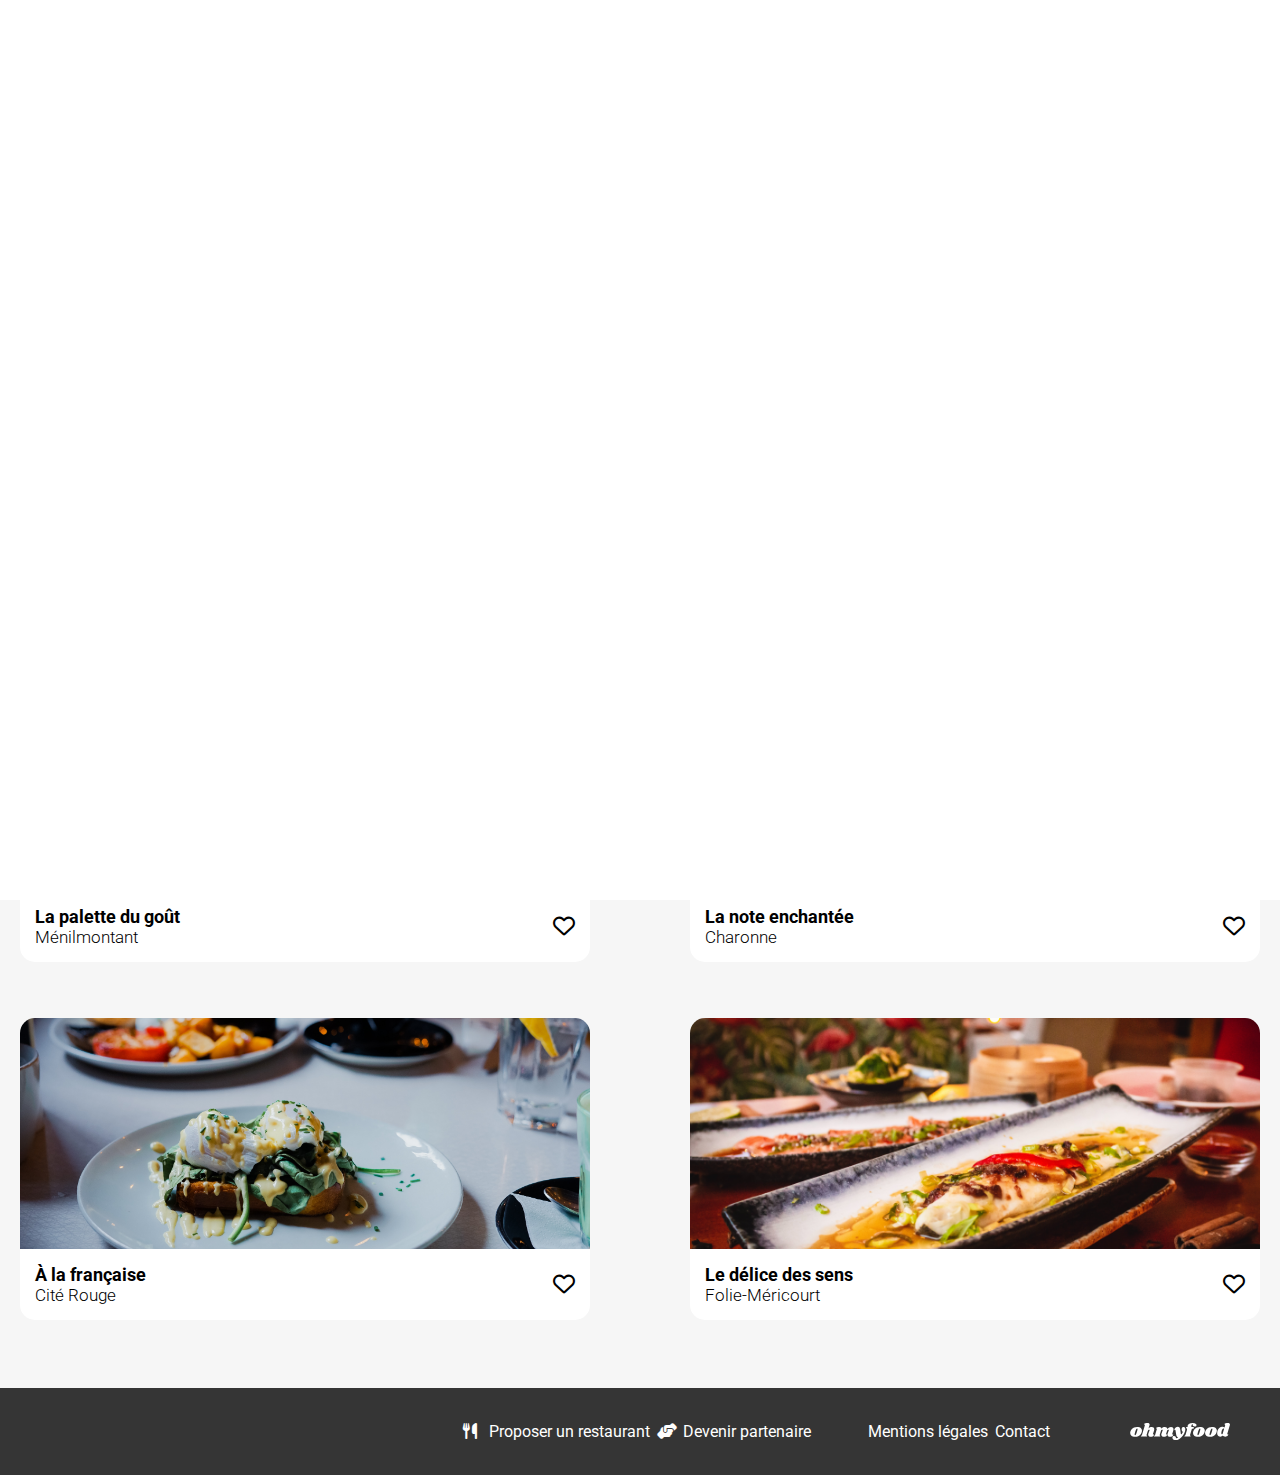
==== commit d648d27b: "Intégration complète" ====
--- a/index.html
+++ b/index.html
@@ -25,147 +25,156 @@
     <main>
 
         <!-- LOADER -->
-        <!-- <div class="loader-wrapper">
+        <div class="loader-wrapper">
             <div class="loader">
                 <span>O</span><span>H</span><span>M</span><span>Y</span><span>F</span><span>O</span><span>O</span><span>D</span>
             </div>
-        </div> -->
+        </div>
 
         <!-- HEADER SECTION CTA -->
         <section class="section-cta">
-            <h2 class="h2__cta">Réservez le menu qui vous convient</h2>
-            <p class="p__header">Découvrez des restaurants d’exception, sélectionnés par nos soins.</p>
-            <button class="btn-cta">Explorer nos restaurants</button>
+            <div class="container">
+                <h2 class="h2__cta">Réservez le menu qui vous convient</h2>
+                <p class="p__header">Découvrez des restaurants d’exception, sélectionnés par nos soins.</p>
+                <button class="btn-cta">Explorer nos restaurants</button>
+            </div>
         </section>
         <!-- -->
 
         <!-- FONCTIONNEMENT -->
 
         <section class="section-guide">
-
-            <h2>Fonctionnement</h2>
-
-            <div class="container-card-guide">
-
-                <div class="card-guide">
-                    <div class="number-guide"><span>1</span></div>
-                    <i class="fa-solid fa-mobile-screen-button"></i>
-                    <p class="p__guide">Choisissez un restaurant</p>
+            <div class="container">
+                <h2>Fonctionnement</h2>
+
+                <div class="container-card-guide">
+
+                    <div class="card-guide">
+                        <div class="number-guide"><span>1</span></div>
+                        <i class="fa-solid fa-mobile-screen-button"></i>
+                        <p class="p__guide">Choisissez un restaurant</p>
+                    </div>
+
+                    <div class="card-guide">
+                        <div class="number-guide"><span>2</span></div>
+                        <i class="fa-solid fa-list"></i>
+                        <p class="p__guide">Composez votre menu</p>
+                    </div>
+
+                    <div class="card-guide">
+                        <div class="number-guide"><span>3</span></div>
+                        <i class="fa-solid fa-store"></i>
+                        <p class="p__guide">Dégustez au restaurant</p>
+                    </div>
+
                 </div>
-
-                <div class="card-guide">
-                    <div class="number-guide"><span>2</span></div>
-                    <i class="fa-solid fa-list"></i>
-                    <p class="p__guide">Composez votre menu</p>
+            </div>
+        </section>
+
+        <!-- -->
+
+
+        <!-- LIST RESTAURANT -->
+
+        <section class="section-restaurant">
+            <div class="container">
+                <h3>Restaurant</h3>
+
+                <div class="container__items">
+
+                    <a href="/pages/La-palette-du-gout.html">
+                        <div class="card">
+                            <div class="new">
+                                <p>Nouveau</p>
+                            </div>
+                            <img class="card__image" src="images/restaurants/jay-wennington-N_Y88TWmGwA-unsplash.jpg"
+                                alt="restaurant la palette du gout">
+                            <div class="card__infos">
+                                <div class="card__texte">
+                                    <h4>La palette du goût</h4>
+                                    <p class="p__card-dish">Ménilmontant</p>
+                                </div>
+
+                                <div class="card__icon">
+                                    <input type="checkbox" id="fav-palette-du-gout" class="hidden-checkbox">
+                                    <label for="fav-palette-du-gout" class="heart-label">
+                                        <i class="fa-regular fa-heart"></i>
+                                        <i class="fa-solid fa-heart"></i>
+                                    </label>
+                                </div>
+                            </div>
+                        </div>
+                    </a>
+
+                    <a href="pages/la-note-enchantee.html">
+                        <div class="card">
+                            <div class="new">
+                                <p>Nouveau</p>
+                            </div>
+                            <img class="card__image" src="images/restaurants/stil-u2Lp8tXIcjw-unsplash.jpg"
+                                alt="restaurant la note echantée">
+                            <div class="card__infos">
+                                <div class="card__texte">
+                                    <h4>La note enchantée</h4>
+                                    <p class="p__card-dish">Charonne</p>
+                                </div>
+
+                                <div class="card__icon">
+                                    <input type="checkbox" id="fav-note-echantee" class="hidden-checkbox">
+                                    <label for="fav-note-echantee" class="heart-label">
+                                        <i class="fa-regular fa-heart"></i>
+                                        <i class="fa-solid fa-heart"></i>
+                                    </label>
+                                </div>
+                            </div>
+                        </div>
+                    </a>
+
+                    <a href="/pages/a-la-francaise.html">
+                        <div class="card">
+                            <img class="card__image" src="images/restaurants/toa-heftiba-DQKerTsQwi0-unsplash.jpg"
+                                alt="restaurant à la française">
+                            <div class="card__infos">
+                                <div class="card__texte">
+                                    <h4>À la française</h4>
+                                    <p class="p__card-dish">Cité Rouge</p>
+                                </div>
+
+                                <div class="card__icon">
+                                    <input type="checkbox" id="fav-menilmontant" class="hidden-checkbox">
+                                    <label for="fav-menilmontant" class="heart-label">
+                                        <i class="fa-regular fa-heart"></i>
+                                        <i class="fa-solid fa-heart"></i>
+                                    </label>
+                                </div>
+                            </div>
+                        </div>
+                    </a>
+
+                    <a href="/pages/le-delice-des-sens.html">
+                        <div class="card">
+                            <img class="card__image"
+                                src="images/restaurants/louis-hansel-shotsoflouis-qNBGVyOCY8Q-unsplash.jpg"
+                                alt="restaurant le délice des sens">
+                            <div class="card__infos">
+                                <div class="card__texte">
+                                    <h4>Le délice des sens</h4>
+                                    <p class="p__card-dish">Folie-Méricourt</p>
+                                </div>
+
+                                <div class="card__icon">
+                                    <input type="checkbox" id="fav-delice-des-sens" class="hidden-checkbox">
+                                    <label for="fav-delice-des-sens" class="heart-label">
+                                        <i class="fa-regular fa-heart"></i>
+                                        <i class="fa-solid fa-heart"></i>
+                                    </label>
+                                </div>
+                            </div>
+                        </div>
+                    </a>
+
                 </div>
-
-                <div class="card-guide">
-                    <div class="number-guide"><span>3</span></div>
-                    <i class="fa-solid fa-store"></i>
-                    <p class="p__guide">Dégustez au restaurant</p>
-                </div>
-
-            </div>
-        </section>
-
-        <!-- -->
-
-
-        <!-- LIST RESTAURANT -->
-
-        <section class="section-restaurant">
-
-            <h3>Restaurant</h3>
-            <a href="/pages/La-palette-du-gout.html">
-                <div class="card">
-                    <div class="new">
-                        <p>Nouveau</p>
-                    </div>
-                    <img class="card__image" src="images/restaurants/jay-wennington-N_Y88TWmGwA-unsplash.jpg"
-                        alt="restaurant la palette du gout">
-                    <div class="card__infos">
-                        <div class="card__texte">
-                            <h4>La palette du goût</h4>
-                            <p class="p__card-dish">Ménilmontant</p>
-                        </div>
-
-                        <div class="card__icon">
-                            <input type="checkbox" id="fav-palette-du-gout" class="hidden-checkbox">
-                            <label for="fav-palette-du-gout" class="heart-label">
-                                <i class="fa-regular fa-heart"></i>
-                                <i class="fa-solid fa-heart"></i>
-                            </label>
-                        </div>
-                    </div>
-                </div>
-            </a>
-
-            <a href="pages/la-note-enchantee.html">
-                <div class="card">
-                    <div class="new">
-                        <p>Nouveau</p>
-                    </div>
-                    <img class="card__image" src="images/restaurants/stil-u2Lp8tXIcjw-unsplash.jpg"
-                        alt="restaurant la note echantée">
-                    <div class="card__infos">
-                        <div class="card__texte">
-                            <h4>La note enchantée</h4>
-                            <p class="p__card-dish">Charonne</p>
-                        </div>
-
-                        <div class="card__icon">
-                            <input type="checkbox" id="fav-note-echantee" class="hidden-checkbox">
-                            <label for="fav-note-echantee" class="heart-label">
-                                <i class="fa-regular fa-heart"></i>
-                                <i class="fa-solid fa-heart"></i>
-                            </label>
-                        </div>
-                    </div>
-                </div>
-            </a>
-
-            <a href="/pages/a-la-francaise.html">
-                <div class="card">
-                    <img class="card__image" src="images/restaurants/toa-heftiba-DQKerTsQwi0-unsplash.jpg"
-                        alt="restaurant à la française">
-                    <div class="card__infos">
-                        <div class="card__texte">
-                            <h4>À la française</h4>
-                            <p class="p__card-dish">Cité Rouge</p>
-                        </div>
-
-                        <div class="card__icon">
-                            <input type="checkbox" id="fav-menilmontant" class="hidden-checkbox">
-                            <label for="fav-menilmontant" class="heart-label">
-                                <i class="fa-regular fa-heart"></i>
-                                <i class="fa-solid fa-heart"></i>
-                            </label>
-                        </div>
-                    </div>
-                </div>
-            </a>
-
-            <a href="/pages/le-delice-des-sens.html">
-                <div class="card">
-                    <img class="card__image" src="images/restaurants/louis-hansel-shotsoflouis-qNBGVyOCY8Q-unsplash.jpg"
-                        alt="restaurant le délice des sens">
-                    <div class="card__infos">
-                        <div class="card__texte">
-                            <h4>Le délice des sens</h4>
-                            <p class="p__card-dish">Folie-Méricourt</p>
-                        </div>
-
-                        <div class="card__icon">
-                            <input type="checkbox" id="fav-delice-des-sens" class="hidden-checkbox">
-                            <label for="fav-delice-des-sens" class="heart-label">
-                                <i class="fa-regular fa-heart"></i>
-                                <i class="fa-solid fa-heart"></i>
-                            </label>
-                        </div>
-                    </div>
-                </div>
-            </a>
-
+            </div>
         </section>
 
         <!-- -->
@@ -195,9 +204,9 @@
 
         <ul class="list-footer">
             <li><i class="fa-solid fa-utensils"></i> Proposer un restaurant</li>
-            <li><i class="fa-solid fa-handshake-angle"></i> Devenir partenaire</li>
+            <li class="gap"><i class="fa-solid fa-handshake-angle"></i> Devenir partenaire</li>
             <li>Mentions légales</li>
-            <li><a href="mailto:contact@ohmyfood.com">Contact</a></li>
+            <li class="gap"><a href="mailto:contact@ohmyfood.com">Contact</a></li>
         </ul>
 
     </footer>
--- a/assets/css/style.css
+++ b/assets/css/style.css
@@ -99,6 +99,8 @@
   font-family: Roboto;
   color: #000000;
   margin-bottom: 28px;
+  padding: 0;
+  margin: 0;
 }
 
 h4 {
@@ -106,6 +108,9 @@
   font-size: 18px;
   font-weight: 700;
   color: #000000;
+}
+h4.__h4-menu {
+  font-weight: 500;
 }
 
 section {
@@ -144,6 +149,13 @@
   width: 40px;
   height: 3px;
   background-color: #99E2D0;
+  margin: 0;
+  padding: 0;
+}
+
+.container {
+  max-width: 1440px;
+  margin: 0 auto;
 }
 
 .logo {
@@ -196,16 +208,19 @@
 }
 
 .btn-cta {
+  display: block;
+  margin: 0 auto;
   padding: 13px 18.75px;
-  background: linear-gradient(193.33deg, #9356dc -11.44%, #ff79da 123.93%);
+  background: linear-gradient(180deg, #E672DA 20%, #ba62db 100%);
   box-shadow: 0px 4px 10px 0px rgba(0, 0, 0, 0.2509803922);
   color: #ffffff;
   font-size: 16px;
   font-weight: 500;
   border-radius: 25px;
+  transition: 0.3s;
 }
 .btn-cta:hover {
-  background: linear-gradient(200.64deg, #9356dc -5.2%, #ff79da 110.74%);
+  background: linear-gradient(180deg, #EE88E0 0%, #B876E1 100%);
   box-shadow: 0px 4px 15px 0px rgba(0, 0, 0, 0.35);
 }
 
@@ -248,9 +263,14 @@
   color: #ffffff;
 }
 
-.card-guide > .fa-solid {
+.card-guide > .fa-mobile-screen-button, .fa-list {
   font-size: 18px;
   color: #7e7e7e;
+}
+
+.fa-store {
+  font-size: 18px;
+  color: #9356DC;
 }
 
 .card {
@@ -420,11 +440,24 @@
   animation-delay: 2.1s;
 }
 
+.mainMenu {
+  background-color: white;
+}
+
+.btn-cta-position {
+  display: flex;
+  justify-content: center;
+  align-items: center;
+  text-align: center;
+  margin-bottom: 30px;
+}
+
 .title-menu-fav {
   display: flex;
-  justify-content: space-around;
+  justify-content: center;
   align-items: center;
   padding: 32px 17px 42px 17px;
+  gap: 30px;
 }
 
 .banner-header img {
@@ -441,42 +474,201 @@
   font-weight: 400;
 }
 
+.h3-section-menu {
+  font-family: Roboto;
+  font-size: 16px;
+  line-height: 16px;
+  font-style: normal;
+  font-weight: 300;
+  text-transform: uppercase;
+  margin: 0;
+  padding: 0;
+}
+
+.carte-menu {
+  padding: 0 20px 40px 20px;
+}
+
 .container-menu {
   position: relative;
   max-width: 1055px;
   background-color: #f6f6f6;
   border-radius: 20px 20px 0 0;
   margin-top: -50px;
+  margin: -50px auto 0 auto;
   z-index: 999;
+  display: flex;
+  flex-direction: column;
+  align-items: center;
 }
 .container-menu section {
   display: flex;
   flex-direction: column;
   gap: 10px 0;
-}
-
-.card-food-menu {
+  justify-content: center;
+  max-width: 635px;
+  margin: 0 auto;
+  width: 100%;
+}
+
+.card-food-item {
+  max-width: 605px;
+  display: flex;
+  background-color: #ffffff;
+  border-radius: 15px;
+  animation: fadeInUp 3s ease-out forwards;
+  opacity: 0;
+}
+
+/* Animation Keyframes */
+@keyframes fadeInUp {
+  0% {
+    opacity: 0;
+    transform: translateY(20px);
+  }
+  100% {
+    opacity: 1;
+    transform: translateY(0);
+  }
+}
+/* Animation pour les éléments de la section 'Entrées' */
+.carte-menu:nth-of-type(1) .card-food-item:nth-of-type(1) {
+  animation-delay: 0.5s;
+}
+
+.carte-menu:nth-of-type(1) .card-food-item:nth-of-type(2) {
+  animation-delay: 1s;
+}
+
+.carte-menu:nth-of-type(1) .card-food-item:nth-of-type(3) {
+  animation-delay: 1.5s;
+}
+
+.carte-menu:nth-of-type(1) .card-food-item:nth-of-type(4) {
+  animation-delay: 1.9s;
+}
+
+/* Animation pour les éléments de la section 'Plats' */
+.carte-menu:nth-of-type(2) .card-food-item:nth-of-type(1) {
+  animation-delay: 2s;
+}
+
+.carte-menu:nth-of-type(2) .card-food-item:nth-of-type(2) {
+  animation-delay: 2.5s;
+}
+
+.carte-menu:nth-of-type(2) .card-food-item:nth-of-type(3) {
+  animation-delay: 3s;
+}
+
+/* Animation pour les éléments de la section 'Desserts' */
+.carte-menu:nth-of-type(3) .card-food-item:nth-of-type(1) {
+  animation-delay: 3.5s;
+}
+
+.carte-menu:nth-of-type(3) .card-food-item:nth-of-type(2) {
+  animation-delay: 4s;
+}
+
+.carte-menu:nth-of-type(3) .card-food-item:nth-of-type(3) {
+  animation-delay: 4.5s;
+}
+
+.card-food-item__description {
+  width: 100%;
   display: flex;
   justify-content: space-between;
   align-items: flex-end;
-  background-color: #ffffff;
-  border-radius: 15px;
   padding: 15px;
 }
 
-.__card-food-menu-title-p {
-  list-style: none;
-}
-.__card-food-menu-title-p h3 {
-  margin: 0;
-  padding: 0;
-}
-.__card-food-menu-title-p p {
-  margin: 0;
-  padding: 0;
+.card-food-item__hover-btn {
+  background-color: #99e2d0;
+  display: flex;
+  justify-content: center;
+  color: white;
+  font-size: 20px;
+  align-items: center;
+  min-width: 0px;
+  border-radius: 0 15px 15px 0;
+  width: 0;
+  opacity: 0;
+  transition: min-width 0.5s ease-in-out, opacity 0.5s ease-in-out, visibility 0.5s ease-in-out;
+}
+
+.card-food-item:hover .card-food-item__hover-btn {
+  min-width: 59px;
+  opacity: 1;
+  visibility: visible;
+}
+
+.card-food-item__subtitle {
+  font-family: Roboto;
+  font-size: 15.043px;
+  font-style: normal;
+  font-weight: 300;
+}
+
+.card-food-item__title {
+  font-family: Roboto;
+  font-size: 18px;
+  font-style: normal;
+  font-weight: 500;
+}
+
+.card-food-item__price {
+  font-family: Roboto;
+  font-size: 15.043px;
+  font-style: normal;
+  font-weight: 700;
+  color: #353535;
 }
 
 /* Media query pour les tablettes */
 /* Media query pour les desktops */
+@media (min-width: 1024px) {
+  footer {
+    background-color: #353535;
+    color: #ffffff;
+    font-size: 16px;
+    font-family: Roboto;
+    padding: 30px 50px;
+    display: flex;
+    justify-content: end;
+    align-items: center;
+    gap: 30px;
+  }
+  .list-footer {
+    display: flex;
+    flex-direction: row;
+    gap: 7px;
+    order: 1;
+  }
+  .logo-footer {
+    order: 2;
+    margin-bottom: 0;
+  }
+  .gap {
+    margin-right: 50px;
+  }
+  h2.h2__cta {
+    max-width: 100%;
+  }
+  .container-card-guide {
+    display: flex;
+    flex-direction: row;
+    align-items: center;
+    justify-content: center;
+    gap: 30px;
+  }
+  .card-guide {
+    margin: 0;
+  }
+  .container__items {
+    display: grid;
+    grid-template-columns: repeat(2, 1fr);
+    gap: 20px 100px;
+  }
+}
 
 /*# sourceMappingURL=style.css.map */
